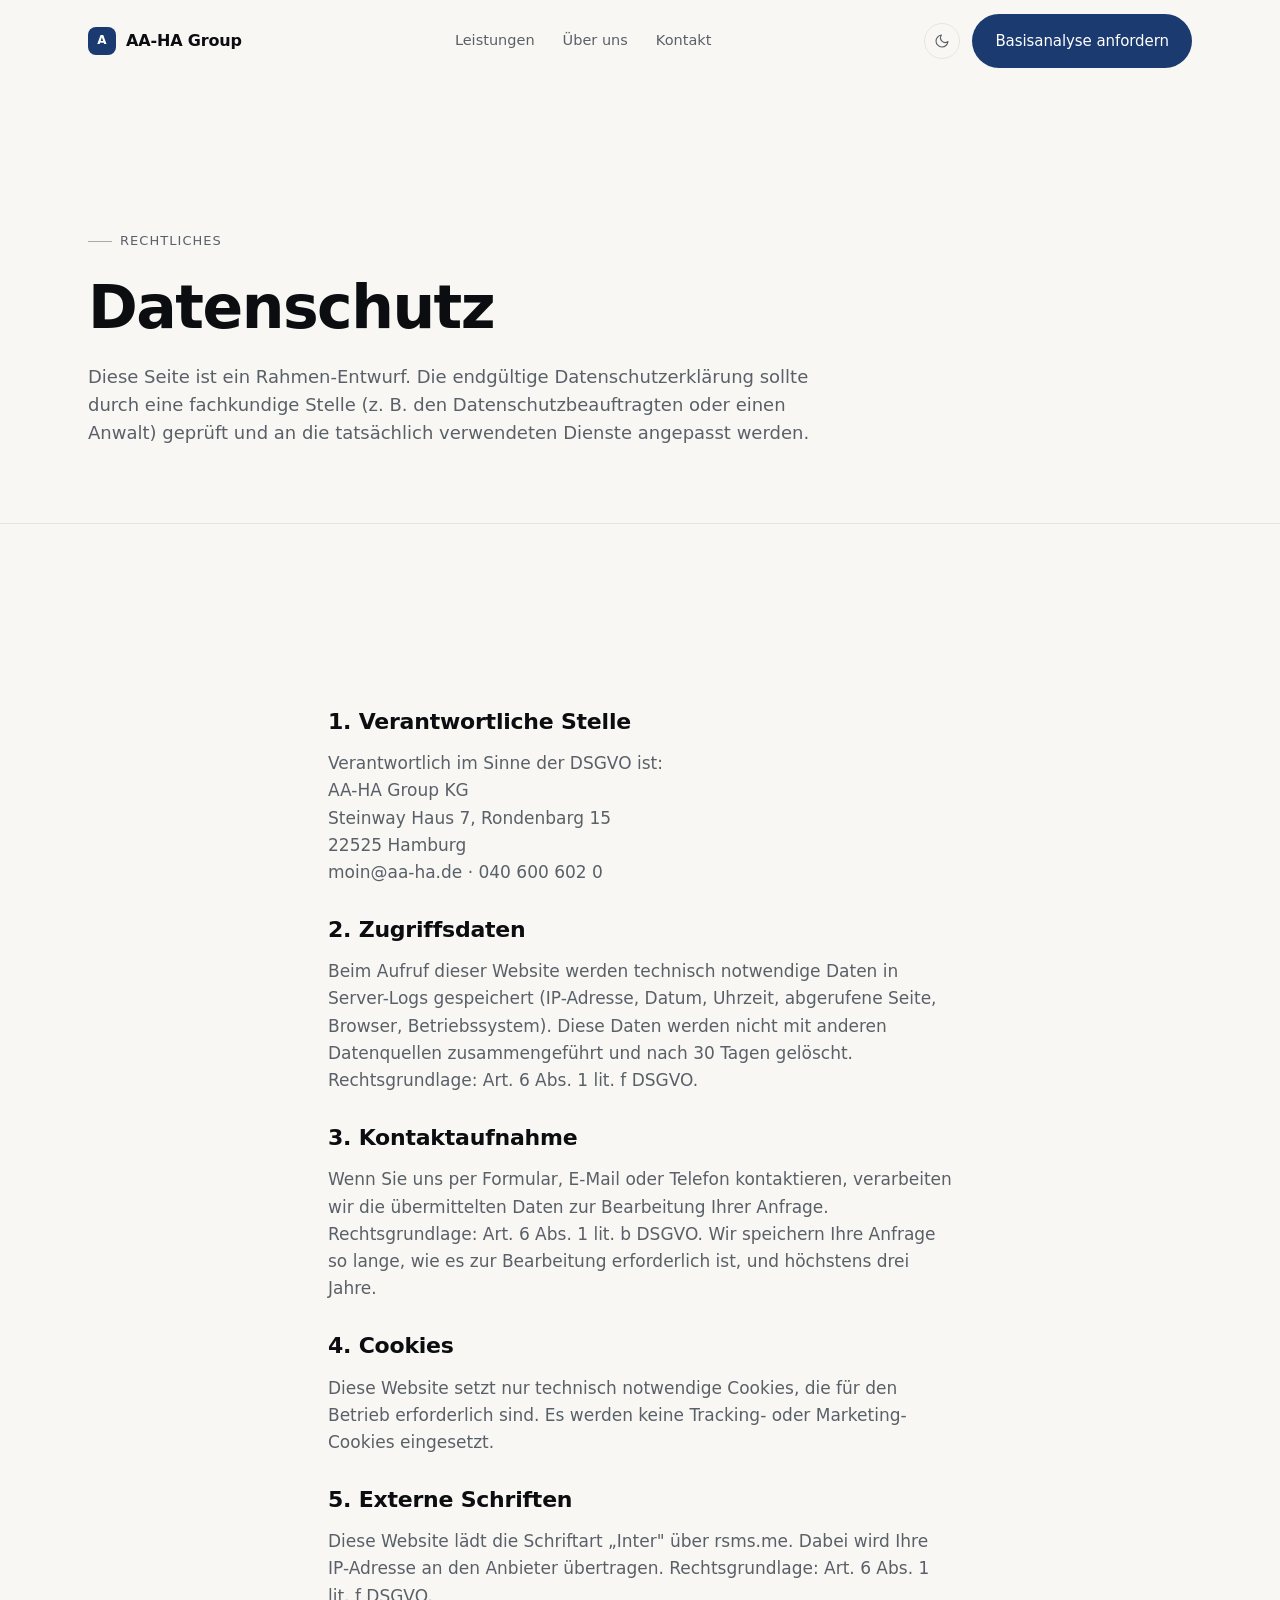
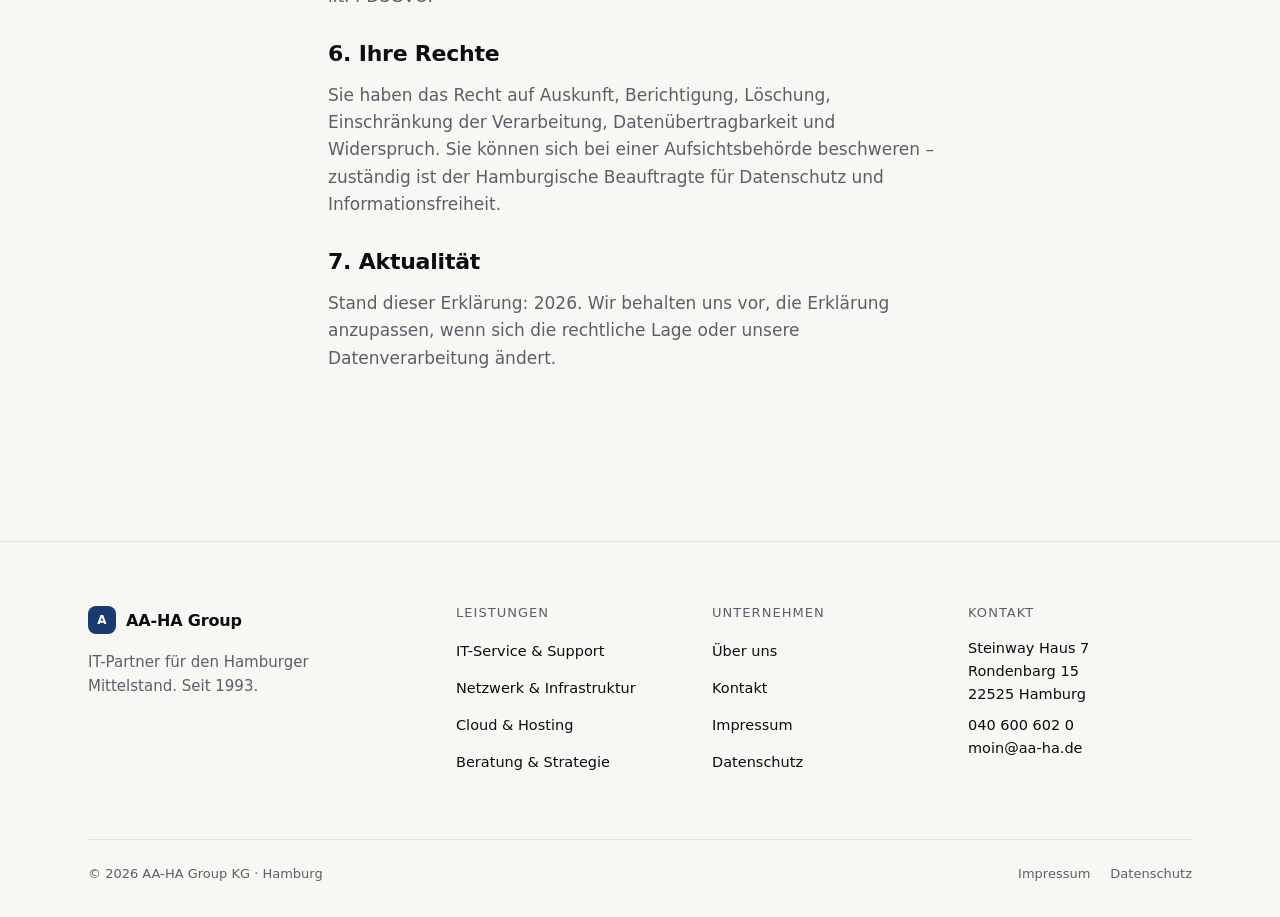
==== datenschutz.html @ fcab7df5 "Initial commit: AA-HA Group Website - 6 statische Seiten: Start, Leistungen, Über uns, Kontakt, Impr" ====
<!DOCTYPE html>
<html lang="de">
<head>
<meta charset="UTF-8" />
<meta name="viewport" content="width=device-width, initial-scale=1, viewport-fit=cover" />
<title>Datenschutz – AA-HA Group</title>
<meta name="description" content="Datenschutzerklärung der AA-HA Group KG nach DSGVO." />
<meta name="robots" content="noindex, follow" />
<link rel="icon" type="image/svg+xml" href="data:image/svg+xml,%3Csvg xmlns='http://www.w3.org/2000/svg' viewBox='0 0 100 100'%3E%3Crect width='100' height='100' rx='22' fill='%231B3A6F'/%3E%3Ctext x='50' y='66' text-anchor='middle' font-family='Inter,system-ui' font-size='44' font-weight='700' fill='white' letter-spacing='-2'%3EA%3C/text%3E%3C/svg%3E" />
<link rel="preconnect" href="https://rsms.me/" />
<link rel="stylesheet" href="https://rsms.me/inter/inter.css" />
<link rel="stylesheet" href="assets/style.css" />
<script>
  (function () {
    try {
      var t = localStorage.getItem('aa-ha-theme');
      var d = window.matchMedia('(prefers-color-scheme: dark)').matches;
      if (t === 'dark' || (!t && d)) document.documentElement.setAttribute('data-theme', 'dark');
    } catch (e) {}
  })();
</script>
</head>
<body>

<header class="site-header">
  <div class="nav">
    <a href="index.html" class="brand"><span class="brand-mark">A</span><span>AA-HA Group</span></a>
    <nav class="nav-links" aria-label="Hauptnavigation">
      <a href="leistungen.html" data-nav>Leistungen</a>
      <a href="ueber-uns.html" data-nav>Über uns</a>
      <a href="kontakt.html" data-nav>Kontakt</a>
    </nav>
    <div class="nav-actions">
      <button class="theme-toggle" data-theme-toggle aria-label="Erscheinungsbild umschalten">
        <svg class="icon-moon" viewBox="0 0 24 24" fill="none" stroke="currentColor" stroke-width="1.7" stroke-linecap="round" stroke-linejoin="round" aria-hidden="true"><path d="M21 12.79A9 9 0 1 1 11.21 3 7 7 0 0 0 21 12.79z"/></svg>
        <svg class="icon-sun" viewBox="0 0 24 24" fill="none" stroke="currentColor" stroke-width="1.7" stroke-linecap="round" stroke-linejoin="round" aria-hidden="true"><circle cx="12" cy="12" r="4"/><path d="M12 2v2M12 20v2M4.93 4.93l1.41 1.41M17.66 17.66l1.41 1.41M2 12h2M20 12h2M4.93 19.07l1.41-1.41M17.66 6.34l1.41-1.41"/></svg>
      </button>
      <a href="kontakt.html" class="btn btn--primary">Basisanalyse anfordern</a>
      <button class="menu-toggle" data-menu-open aria-label="Menü öffnen">
        <svg viewBox="0 0 24 24" width="18" height="18" fill="none" stroke="currentColor" stroke-width="1.8" stroke-linecap="round" aria-hidden="true"><path d="M4 7h16M4 12h16M4 17h16"/></svg>
      </button>
    </div>
  </div>
</header>

<div class="mobile-menu" data-mobile-menu>
  <div class="mobile-menu-header">
    <a href="index.html" class="brand"><span class="brand-mark">A</span><span>AA-HA Group</span></a>
    <button class="theme-toggle" data-menu-close aria-label="Menü schließen">
      <svg viewBox="0 0 24 24" width="16" height="16" fill="none" stroke="currentColor" stroke-width="1.8" stroke-linecap="round" aria-hidden="true"><path d="M6 6l12 12M18 6L6 18"/></svg>
    </button>
  </div>
  <nav>
    <a href="leistungen.html">Leistungen</a>
    <a href="ueber-uns.html">Über uns</a>
    <a href="kontakt.html">Kontakt</a>
  </nav>
  <a href="kontakt.html" class="btn btn--primary">Basisanalyse anfordern</a>
</div>

<main>

<section class="page-hero">
  <div class="container">
    <p class="eyebrow">Rechtliches</p>
    <h1>Datenschutz</h1>
    <p class="lead">Diese Seite ist ein Rahmen-Entwurf. Die endgültige Datenschutzerklärung sollte durch eine fachkundige Stelle (z. B. den Datenschutzbeauftragten oder einen Anwalt) geprüft und an die tatsächlich verwendeten Dienste angepasst werden.</p>
  </div>
</section>

<section class="section">
  <div class="container" style="max-width: 720px;">
    <div class="about-rich">

      <h3>1. Verantwortliche Stelle</h3>
      <p>Verantwortlich im Sinne der DSGVO ist:<br/>AA-HA Group KG<br/>Steinway Haus 7, Rondenbarg 15<br/>22525 Hamburg<br/>moin@aa-ha.de · 040 600 602 0</p>

      <h3>2. Zugriffsdaten</h3>
      <p>Beim Aufruf dieser Website werden technisch notwendige Daten in Server-Logs gespeichert (IP-Adresse, Datum, Uhrzeit, abgerufene Seite, Browser, Betriebssystem). Diese Daten werden nicht mit anderen Datenquellen zusammengeführt und nach 30 Tagen gelöscht. Rechtsgrundlage: Art. 6 Abs. 1 lit. f DSGVO.</p>

      <h3>3. Kontaktaufnahme</h3>
      <p>Wenn Sie uns per Formular, E-Mail oder Telefon kontaktieren, verarbeiten wir die übermittelten Daten zur Bearbeitung Ihrer Anfrage. Rechtsgrundlage: Art. 6 Abs. 1 lit. b DSGVO. Wir speichern Ihre Anfrage so lange, wie es zur Bearbeitung erforderlich ist, und höchstens drei Jahre.</p>

      <h3>4. Cookies</h3>
      <p>Diese Website setzt nur technisch notwendige Cookies, die für den Betrieb erforderlich sind. Es werden keine Tracking- oder Marketing-Cookies eingesetzt.</p>

      <h3>5. Externe Schriften</h3>
      <p>Diese Website lädt die Schriftart „Inter" über rsms.me. Dabei wird Ihre IP-Adresse an den Anbieter übertragen. Rechtsgrundlage: Art. 6 Abs. 1 lit. f DSGVO.</p>

      <h3>6. Ihre Rechte</h3>
      <p>Sie haben das Recht auf Auskunft, Berichtigung, Löschung, Einschränkung der Verarbeitung, Datenübertragbarkeit und Widerspruch. Sie können sich bei einer Aufsichtsbehörde beschweren – zuständig ist der Hamburgische Beauftragte für Datenschutz und Informationsfreiheit.</p>

      <h3>7. Aktualität</h3>
      <p>Stand dieser Erklärung: 2026. Wir behalten uns vor, die Erklärung anzupassen, wenn sich die rechtliche Lage oder unsere Datenverarbeitung ändert.</p>
    </div>
  </div>
</section>

</main>

<footer class="site-footer">
  <div class="container">
    <div class="footer-grid">
      <div class="footer-brand">
        <a href="index.html" class="brand"><span class="brand-mark">A</span><span>AA-HA Group</span></a>
        <p>IT-Partner für den Hamburger Mittelstand. Seit 1993.</p>
      </div>
      <div class="footer-col">
        <h4>Leistungen</h4>
        <ul>
          <li><a href="leistungen.html#service-1">IT-Service &amp; Support</a></li>
          <li><a href="leistungen.html#service-2">Netzwerk &amp; Infrastruktur</a></li>
          <li><a href="leistungen.html#service-3">Cloud &amp; Hosting</a></li>
          <li><a href="leistungen.html#service-4">Beratung &amp; Strategie</a></li>
        </ul>
      </div>
      <div class="footer-col">
        <h4>Unternehmen</h4>
        <ul>
          <li><a href="ueber-uns.html">Über uns</a></li>
          <li><a href="kontakt.html">Kontakt</a></li>
          <li><a href="impressum.html">Impressum</a></li>
          <li><a href="datenschutz.html">Datenschutz</a></li>
        </ul>
      </div>
      <div class="footer-col">
        <h4>Kontakt</h4>
        <p>Steinway Haus 7<br/>Rondenbarg 15<br/>22525 Hamburg</p>
        <p><a href="tel:+494060060200">040 600 602 0</a><br/><a href="mailto:moin@aa-ha.de">moin@aa-ha.de</a></p>
      </div>
    </div>
    <div class="footer-meta">
      <span>© <span data-year>2026</span> AA-HA Group KG · Hamburg</span>
      <div class="footer-legal">
        <a href="impressum.html">Impressum</a>
        <a href="datenschutz.html">Datenschutz</a>
      </div>
    </div>
  </div>
</footer>

<script src="assets/main.js" defer></script>
</body>
</html>
---- assets/style.css ----
/* =========================================================
   AA-HA Group – Design System
   Premium B2B · Hamburg · IT seit 1993
   ========================================================= */

/* ---------- Tokens ---------- */
:root {
  --bg: #F8F7F4;
  --surface: #FFFFFF;
  --surface-2: #F1EFEA;
  --text: #0B0D10;
  --text-muted: #5A6068;
  --text-subtle: #8A8E94;
  --border: #E6E4DE;
  --border-strong: #D4D1C9;
  --accent: #1B3A6F;
  --accent-hover: #142A50;
  --accent-soft: rgba(27, 58, 111, 0.08);
  --success: #2F7D5B;

  --radius-sm: 6px;
  --radius-md: 10px;
  --radius-lg: 16px;
  --radius-pill: 999px;

  --shadow-sm: 0 1px 2px rgba(11, 13, 16, 0.04);
  --shadow-md: 0 8px 32px rgba(11, 13, 16, 0.06);
  --shadow-lg: 0 24px 64px rgba(11, 13, 16, 0.10);

  --max-w: 1200px;
  --gutter: clamp(20px, 4vw, 48px);
  --section-y: clamp(96px, 12vw, 160px);

  --ease: cubic-bezier(0.22, 0.61, 0.36, 1);
  --dur-fast: 160ms;
  --dur: 240ms;
  --dur-slow: 600ms;

  --font-sans: 'Inter', -apple-system, BlinkMacSystemFont, 'SF Pro Text', 'Helvetica Neue', system-ui, sans-serif;

  color-scheme: light;
}

[data-theme="dark"] {
  --bg: #0B0D10;
  --surface: #14171C;
  --surface-2: #1A1E24;
  --text: #F2F1ED;
  --text-muted: #A8ACB2;
  --text-subtle: #6A6E74;
  --border: #232830;
  --border-strong: #2D333D;
  --accent: #7AA5FF;
  --accent-hover: #A5C2FF;
  --accent-soft: rgba(122, 165, 255, 0.10);

  --shadow-sm: 0 1px 2px rgba(0, 0, 0, 0.4);
  --shadow-md: 0 8px 32px rgba(0, 0, 0, 0.5);
  --shadow-lg: 0 24px 64px rgba(0, 0, 0, 0.6);

  color-scheme: dark;
}

/* ---------- Reset ---------- */
*, *::before, *::after { box-sizing: border-box; }
* { margin: 0; padding: 0; }
html { -webkit-text-size-adjust: 100%; tab-size: 4; scroll-behavior: smooth; }
body {
  font-family: var(--font-sans);
  font-size: 17px;
  line-height: 1.6;
  color: var(--text);
  background: var(--bg);
  -webkit-font-smoothing: antialiased;
  -moz-osx-font-smoothing: grayscale;
  font-feature-settings: 'cv11', 'ss01', 'ss03';
  text-rendering: optimizeLegibility;
  transition: background var(--dur) var(--ease), color var(--dur) var(--ease);
}
img, svg, video { display: block; max-width: 100%; height: auto; }
a { color: inherit; text-decoration: none; }
button { font: inherit; cursor: pointer; background: none; border: 0; color: inherit; }
input, textarea, select { font: inherit; color: inherit; }
ul, ol { list-style: none; }
h1, h2, h3, h4, h5 { font-weight: 600; letter-spacing: -0.02em; line-height: 1.1; color: var(--text); }
h3, h4, h5 { letter-spacing: -0.01em; }
::selection { background: var(--accent); color: #fff; }

/* ---------- Layout ---------- */
.container {
  width: 100%;
  max-width: var(--max-w);
  margin: 0 auto;
  padding-inline: var(--gutter);
}
.section { padding-block: var(--section-y); position: relative; }
.section--tight { padding-block: clamp(64px, 8vw, 96px); }

/* ---------- Typography utilities ---------- */
.eyebrow {
  display: inline-flex;
  align-items: center;
  gap: 8px;
  font-size: 13px;
  font-weight: 500;
  letter-spacing: 0.08em;
  text-transform: uppercase;
  color: var(--text-muted);
}
.eyebrow::before {
  content: '';
  width: 24px;
  height: 1px;
  background: currentColor;
  opacity: 0.5;
}

h1.display {
  font-size: clamp(40px, 6vw, 76px);
  line-height: 1.04;
  letter-spacing: -0.03em;
  font-weight: 600;
  max-width: 18ch;
}
h2.section-title {
  font-size: clamp(30px, 4vw, 48px);
  line-height: 1.08;
  letter-spacing: -0.025em;
  max-width: 22ch;
}
h3.card-title {
  font-size: clamp(20px, 2vw, 24px);
  line-height: 1.25;
  letter-spacing: -0.01em;
  font-weight: 600;
}

.lead {
  font-size: clamp(18px, 1.4vw, 21px);
  line-height: 1.55;
  color: var(--text-muted);
  max-width: 56ch;
}

.muted { color: var(--text-muted); }
.subtle { color: var(--text-subtle); }

/* ---------- Buttons ---------- */
.btn {
  display: inline-flex;
  align-items: center;
  gap: 8px;
  padding: 14px 22px;
  border-radius: var(--radius-pill);
  font-weight: 500;
  font-size: 15px;
  letter-spacing: -0.005em;
  transition: background var(--dur) var(--ease), color var(--dur) var(--ease), border-color var(--dur) var(--ease), transform var(--dur) var(--ease), box-shadow var(--dur) var(--ease);
  white-space: nowrap;
  border: 1px solid transparent;
  user-select: none;
}
.btn--primary {
  background: var(--accent);
  color: #fff;
}
.btn--primary:hover {
  background: var(--accent-hover);
  transform: translateY(-1px);
  box-shadow: var(--shadow-md);
}
.btn--ghost {
  border-color: var(--border-strong);
  color: var(--text);
}
.btn--ghost:hover {
  background: var(--surface);
  border-color: var(--text);
}
.btn--text {
  padding: 8px 0;
  color: var(--text);
  border-radius: 0;
}
.btn--text:hover { color: var(--accent); }
.btn .arrow { transition: transform var(--dur) var(--ease); }
.btn:hover .arrow { transform: translateX(3px); }

/* ---------- Header ---------- */
.site-header {
  position: sticky;
  top: 0;
  z-index: 50;
  display: flex;
  align-items: center;
  justify-content: center;
  padding-block: 14px;
  background: transparent;
  transition: background var(--dur) var(--ease), border-color var(--dur) var(--ease), backdrop-filter var(--dur) var(--ease);
  border-bottom: 1px solid transparent;
}
.site-header.is-scrolled {
  background: color-mix(in srgb, var(--bg) 80%, transparent);
  -webkit-backdrop-filter: saturate(180%) blur(20px);
  backdrop-filter: saturate(180%) blur(20px);
  border-bottom-color: var(--border);
}
.nav {
  width: 100%;
  max-width: var(--max-w);
  margin: 0 auto;
  padding-inline: var(--gutter);
  display: flex;
  align-items: center;
  justify-content: space-between;
  gap: 32px;
}
.brand {
  display: inline-flex;
  align-items: center;
  gap: 10px;
  font-weight: 600;
  font-size: 16px;
  letter-spacing: -0.01em;
  color: var(--text);
}
.brand-mark {
  width: 28px;
  height: 28px;
  border-radius: 8px;
  background: var(--accent);
  position: relative;
  display: inline-flex;
  align-items: center;
  justify-content: center;
  color: #fff;
  font-size: 12px;
  font-weight: 700;
  letter-spacing: 0;
}
.nav-links {
  display: flex;
  align-items: center;
  gap: 28px;
}
.nav-links a {
  font-size: 14.5px;
  color: var(--text-muted);
  font-weight: 500;
  transition: color var(--dur-fast) var(--ease);
}
.nav-links a:hover, .nav-links a.is-active { color: var(--text); }
.nav-actions { display: flex; align-items: center; gap: 12px; }
.theme-toggle {
  width: 36px;
  height: 36px;
  border-radius: 50%;
  border: 1px solid var(--border);
  display: inline-flex;
  align-items: center;
  justify-content: center;
  color: var(--text-muted);
  transition: color var(--dur-fast) var(--ease), border-color var(--dur-fast) var(--ease);
}
.theme-toggle:hover { color: var(--text); border-color: var(--border-strong); }
.theme-toggle svg { width: 16px; height: 16px; }
.theme-toggle .icon-sun { display: none; }
[data-theme="dark"] .theme-toggle .icon-sun { display: block; }
[data-theme="dark"] .theme-toggle .icon-moon { display: none; }

.menu-toggle {
  display: none;
  width: 36px; height: 36px;
  border-radius: 50%;
  border: 1px solid var(--border);
  align-items: center;
  justify-content: center;
}

/* ---------- Hero ---------- */
.hero {
  padding-block: clamp(80px, 10vw, 140px) clamp(64px, 8vw, 120px);
  position: relative;
  overflow: hidden;
}
.hero-grid {
  display: grid;
  gap: 32px;
}
.hero-eyebrow { margin-bottom: 24px; }
.hero h1 { margin-bottom: 24px; }
.hero .lead { margin-bottom: 40px; }
.hero-actions { display: flex; flex-wrap: wrap; gap: 12px; }

.hero-meta {
  margin-top: clamp(64px, 8vw, 120px);
  padding-top: 32px;
  border-top: 1px solid var(--border);
  display: grid;
  grid-template-columns: repeat(4, 1fr);
  gap: 32px;
}
.hero-meta-item dt {
  font-size: 13px;
  color: var(--text-muted);
  margin-bottom: 6px;
  letter-spacing: 0.02em;
}
.hero-meta-item dd {
  font-size: clamp(20px, 2.4vw, 28px);
  font-weight: 600;
  letter-spacing: -0.02em;
}

/* Subtle background ornament */
.hero::before {
  content: '';
  position: absolute;
  top: -20%;
  right: -10%;
  width: 60%;
  height: 80%;
  background: radial-gradient(closest-side, var(--accent-soft), transparent 70%);
  pointer-events: none;
  z-index: 0;
}
.hero > .container { position: relative; z-index: 1; }

/* ---------- Trust bar ---------- */
.trust { padding-block: clamp(48px, 6vw, 80px); border-top: 1px solid var(--border); border-bottom: 1px solid var(--border); }
.trust-label {
  text-align: center;
  font-size: 13px;
  letter-spacing: 0.08em;
  text-transform: uppercase;
  color: var(--text-muted);
  margin-bottom: 28px;
}
.trust-list {
  display: flex;
  flex-wrap: wrap;
  justify-content: center;
  align-items: center;
  gap: clamp(28px, 5vw, 64px);
  color: var(--text-subtle);
}
.trust-list span {
  font-size: clamp(15px, 1.4vw, 18px);
  font-weight: 600;
  letter-spacing: 0.02em;
  opacity: 0.8;
  transition: opacity var(--dur) var(--ease), color var(--dur) var(--ease);
}
.trust-list span:hover { opacity: 1; color: var(--text); }

/* ---------- Section header ---------- */
.section-header {
  display: grid;
  grid-template-columns: 1fr;
  gap: 16px;
  margin-bottom: clamp(48px, 6vw, 72px);
}
.section-header .eyebrow { margin-bottom: 4px; }
.section-header .lead { margin-top: 8px; }
@media (min-width: 768px) {
  .section-header.section-header--split {
    grid-template-columns: 1.2fr 1fr;
    align-items: end;
    gap: 48px;
  }
  .section-header--split .lead { margin-top: 0; justify-self: start; }
}

/* ---------- Service grid ---------- */
.services-grid {
  display: grid;
  grid-template-columns: 1fr;
  gap: 1px;
  background: var(--border);
  border: 1px solid var(--border);
  border-radius: var(--radius-lg);
  overflow: hidden;
}
@media (min-width: 768px) {
  .services-grid { grid-template-columns: 1fr 1fr; }
}
.service {
  background: var(--bg);
  padding: clamp(28px, 3vw, 40px);
  display: flex;
  flex-direction: column;
  gap: 16px;
  transition: background var(--dur) var(--ease);
}
.service:hover { background: var(--surface); }
.service-num {
  font-size: 13px;
  letter-spacing: 0.06em;
  color: var(--text-subtle);
  font-variant-numeric: tabular-nums;
}
.service-title {
  font-size: clamp(20px, 2vw, 24px);
  font-weight: 600;
  letter-spacing: -0.01em;
}
.service-text {
  color: var(--text-muted);
  max-width: 48ch;
}
.service-list {
  margin-top: 4px;
  display: flex;
  flex-direction: column;
  gap: 8px;
}
.service-list li {
  font-size: 14.5px;
  color: var(--text-muted);
  display: flex;
  gap: 10px;
  align-items: flex-start;
}
.service-list li::before {
  content: '';
  width: 6px; height: 6px;
  margin-top: 9px;
  border-radius: 50%;
  background: var(--accent);
  flex-shrink: 0;
}

/* ---------- Process / approach ---------- */
.approach-grid {
  display: grid;
  grid-template-columns: 1fr;
  gap: 24px;
}
@media (min-width: 768px) {
  .approach-grid { grid-template-columns: repeat(3, 1fr); gap: 32px; }
}
.step {
  padding: clamp(24px, 2.5vw, 32px);
  background: var(--surface);
  border: 1px solid var(--border);
  border-radius: var(--radius-lg);
  display: flex;
  flex-direction: column;
  gap: 14px;
  position: relative;
  transition: border-color var(--dur) var(--ease), transform var(--dur) var(--ease);
}
.step:hover { border-color: var(--border-strong); transform: translateY(-2px); }
.step-num {
  font-size: 13px;
  letter-spacing: 0.08em;
  color: var(--accent);
  font-weight: 600;
  font-variant-numeric: tabular-nums;
}
.step-title { font-size: 20px; font-weight: 600; letter-spacing: -0.01em; }
.step-text { color: var(--text-muted); font-size: 15.5px; line-height: 1.6; }

/* ---------- Numbers ---------- */
.numbers {
  display: grid;
  grid-template-columns: repeat(2, 1fr);
  gap: 1px;
  background: var(--border);
  border-block: 1px solid var(--border);
}
@media (min-width: 768px) {
  .numbers { grid-template-columns: repeat(4, 1fr); }
}
.number {
  background: var(--bg);
  padding: clamp(28px, 3vw, 40px);
  display: flex;
  flex-direction: column;
  gap: 6px;
}
.number dt {
  font-size: 13px;
  color: var(--text-muted);
  letter-spacing: 0.02em;
  order: 2;
}
.number dd {
  font-size: clamp(36px, 5vw, 56px);
  font-weight: 600;
  letter-spacing: -0.03em;
  line-height: 1;
  font-variant-numeric: tabular-nums;
  order: 1;
}

/* ---------- About strip ---------- */
.about-strip {
  display: grid;
  grid-template-columns: 1fr;
  gap: clamp(32px, 4vw, 64px);
  align-items: center;
}
@media (min-width: 900px) {
  .about-strip { grid-template-columns: 1.1fr 1fr; }
}
.about-text h2 { margin-bottom: 24px; }
.about-text p { color: var(--text-muted); margin-bottom: 16px; max-width: 56ch; }
.about-quote {
  margin-top: 32px;
  padding-top: 24px;
  border-top: 1px solid var(--border);
}
.about-quote p {
  font-size: clamp(18px, 1.6vw, 21px);
  color: var(--text);
  font-style: italic;
  letter-spacing: -0.005em;
  line-height: 1.5;
  margin-bottom: 16px;
  max-width: 50ch;
}
.about-quote cite {
  font-style: normal;
  font-size: 14px;
  color: var(--text-muted);
}

.about-visual {
  position: relative;
  aspect-ratio: 4 / 5;
  border-radius: var(--radius-lg);
  overflow: hidden;
  background:
    linear-gradient(135deg, rgba(27,58,111,0.08), rgba(27,58,111,0)),
    var(--surface-2);
  border: 1px solid var(--border);
}
.about-visual::after {
  content: '';
  position: absolute; inset: 0;
  background:
    repeating-linear-gradient(135deg, transparent 0 28px, rgba(11,13,16,0.025) 28px 29px);
  pointer-events: none;
}
.about-visual-inner {
  position: absolute;
  inset: auto 24px 24px 24px;
  display: flex;
  flex-direction: column;
  gap: 4px;
  background: var(--bg);
  padding: 18px 22px;
  border-radius: var(--radius-md);
  border: 1px solid var(--border);
}
.about-visual-inner .label {
  font-size: 12px;
  letter-spacing: 0.08em;
  text-transform: uppercase;
  color: var(--text-muted);
}
.about-visual-inner .value {
  font-size: 17px;
  font-weight: 600;
}

/* ---------- Industries ---------- */
.industries {
  display: grid;
  grid-template-columns: repeat(2, 1fr);
  gap: 0;
  border-top: 1px solid var(--border);
}
@media (min-width: 700px) { .industries { grid-template-columns: repeat(3, 1fr); } }
@media (min-width: 1000px) { .industries { grid-template-columns: repeat(4, 1fr); } }
.industry {
  padding: 20px 4px;
  border-bottom: 1px solid var(--border);
  font-size: 16px;
  font-weight: 500;
  letter-spacing: -0.005em;
  display: flex;
  align-items: center;
  gap: 12px;
  color: var(--text);
}
.industry::before {
  content: '';
  width: 6px; height: 6px;
  background: var(--accent);
  border-radius: 50%;
  flex-shrink: 0;
  opacity: 0.7;
}

/* ---------- CTA block ---------- */
.cta {
  background: var(--text);
  color: #F2F1ED;
  border-radius: clamp(16px, 2vw, 24px);
  padding: clamp(48px, 6vw, 80px);
  display: grid;
  gap: 24px;
  position: relative;
  overflow: hidden;
}
[data-theme="dark"] .cta { background: var(--surface); border: 1px solid var(--border); }
.cta::before {
  content: '';
  position: absolute;
  inset: -40% -10% auto auto;
  width: 60%;
  aspect-ratio: 1;
  background: radial-gradient(closest-side, rgba(122,165,255,0.15), transparent 70%);
  pointer-events: none;
}
.cta h2 {
  color: inherit;
  font-size: clamp(28px, 3.5vw, 44px);
  letter-spacing: -0.025em;
  max-width: 22ch;
}
.cta p { color: rgba(242, 241, 237, 0.7); max-width: 50ch; }
.cta-actions { display: flex; flex-wrap: wrap; gap: 12px; align-items: center; }
.cta .btn--primary { background: #fff; color: var(--text); }
.cta .btn--primary:hover { background: #F2F1ED; }
.cta .btn--ghost { color: #F2F1ED; border-color: rgba(242,241,237,0.25); }
.cta .btn--ghost:hover { background: rgba(255,255,255,0.06); border-color: rgba(242,241,237,0.5); }
.cta .phone {
  font-size: 15px;
  color: rgba(242, 241, 237, 0.7);
}
.cta .phone strong { color: #fff; font-weight: 500; }

/* ---------- Footer ---------- */
.site-footer {
  border-top: 1px solid var(--border);
  padding-block: 64px 32px;
  background: var(--bg);
}
.footer-grid {
  display: grid;
  gap: 48px;
  grid-template-columns: 1fr;
}
@media (min-width: 768px) {
  .footer-grid { grid-template-columns: 1.5fr 1fr 1fr 1fr; gap: 32px; }
}
.footer-brand { max-width: 32ch; color: var(--text-muted); font-size: 15px; }
.footer-brand .brand { margin-bottom: 16px; }
.footer-col h4 {
  font-size: 13px;
  text-transform: uppercase;
  letter-spacing: 0.08em;
  color: var(--text-muted);
  font-weight: 500;
  margin-bottom: 16px;
}
.footer-col ul { display: flex; flex-direction: column; gap: 10px; }
.footer-col a {
  font-size: 14.5px;
  color: var(--text);
  transition: color var(--dur-fast) var(--ease);
}
.footer-col a:hover { color: var(--accent); }
.footer-col p { font-size: 14.5px; color: var(--text); }
.footer-col p + p { margin-top: 8px; }

.footer-meta {
  margin-top: 64px;
  padding-top: 24px;
  border-top: 1px solid var(--border);
  display: flex;
  flex-wrap: wrap;
  justify-content: space-between;
  gap: 16px;
  font-size: 13px;
  color: var(--text-muted);
}
.footer-legal { display: flex; gap: 20px; flex-wrap: wrap; }

/* ---------- Sub-page hero ---------- */
.page-hero {
  padding-block: clamp(96px, 12vw, 140px) clamp(48px, 6vw, 80px);
  border-bottom: 1px solid var(--border);
}
.page-hero .eyebrow { margin-bottom: 24px; }
.page-hero h1 {
  font-size: clamp(36px, 5vw, 60px);
  letter-spacing: -0.025em;
  line-height: 1.05;
  font-weight: 600;
  max-width: 18ch;
  margin-bottom: 24px;
}
.page-hero .lead { max-width: 64ch; }

/* ---------- Service detail (Leistungen page) ---------- */
.service-detail {
  display: grid;
  grid-template-columns: 1fr;
  gap: clamp(32px, 4vw, 64px);
  padding-block: clamp(64px, 8vw, 100px);
  border-bottom: 1px solid var(--border);
}
@media (min-width: 900px) {
  .service-detail { grid-template-columns: 1fr 1.4fr; }
}
.service-detail:last-of-type { border-bottom: 0; }
.service-detail .label {
  font-size: 13px;
  letter-spacing: 0.08em;
  text-transform: uppercase;
  color: var(--text-muted);
}
.service-detail h2 {
  font-size: clamp(28px, 3vw, 40px);
  letter-spacing: -0.02em;
  max-width: 14ch;
  margin-block: 12px;
}
.service-detail p { color: var(--text-muted); max-width: 52ch; }

.spec-list {
  display: grid;
  grid-template-columns: 1fr;
  gap: 0;
}
.spec-list dt {
  font-size: 13px;
  letter-spacing: 0.06em;
  text-transform: uppercase;
  color: var(--text-muted);
  padding-top: 20px;
  border-top: 1px solid var(--border);
  margin-bottom: 6px;
}
.spec-list dd {
  font-size: 17px;
  line-height: 1.55;
  color: var(--text);
  padding-bottom: 20px;
  max-width: 60ch;
}
.spec-list dt:first-child { padding-top: 0; border-top: 0; }

/* ---------- Über uns page ---------- */
.about-rich p { color: var(--text-muted); margin-bottom: 16px; max-width: 64ch; font-size: 17px; }
.about-rich h3 { margin-block: 32px 16px; font-size: 22px; }
.values {
  display: grid;
  grid-template-columns: 1fr;
  gap: 1px;
  background: var(--border);
  border: 1px solid var(--border);
  border-radius: var(--radius-lg);
  overflow: hidden;
  margin-top: 32px;
}
@media (min-width: 768px) { .values { grid-template-columns: repeat(3, 1fr); } }
.value {
  padding: 28px;
  background: var(--bg);
}
.value h4 { font-size: 17px; margin-bottom: 8px; font-weight: 600; }
.value p { font-size: 15px; color: var(--text-muted); margin: 0; }

.team-row {
  display: grid;
  grid-template-columns: 1fr;
  gap: clamp(24px, 3vw, 48px);
  padding: clamp(28px, 3vw, 40px);
  background: var(--surface);
  border: 1px solid var(--border);
  border-radius: var(--radius-lg);
  align-items: start;
}
@media (min-width: 700px) { .team-row { grid-template-columns: 200px 1fr; } }
.team-portrait {
  aspect-ratio: 1;
  border-radius: var(--radius-md);
  background:
    linear-gradient(135deg, var(--accent-soft), transparent),
    var(--surface-2);
  border: 1px solid var(--border);
  display: flex;
  align-items: center;
  justify-content: center;
  font-size: 48px;
  font-weight: 600;
  color: var(--accent);
  letter-spacing: -0.04em;
}
.team-info .role { font-size: 13px; color: var(--text-muted); letter-spacing: 0.04em; text-transform: uppercase; margin-bottom: 8px; }
.team-info h3 { font-size: 24px; margin-bottom: 12px; }
.team-info p { color: var(--text-muted); max-width: 56ch; }

/* ---------- Kontakt page ---------- */
.contact-grid {
  display: grid;
  grid-template-columns: 1fr;
  gap: clamp(32px, 4vw, 64px);
}
@media (min-width: 900px) {
  .contact-grid { grid-template-columns: 1.1fr 1fr; }
}
.contact-info dl { display: flex; flex-direction: column; gap: 28px; }
.contact-info dt {
  font-size: 13px;
  letter-spacing: 0.08em;
  text-transform: uppercase;
  color: var(--text-muted);
  margin-bottom: 6px;
}
.contact-info dd { font-size: 18px; font-weight: 500; }
.contact-info dd a { transition: color var(--dur-fast) var(--ease); }
.contact-info dd a:hover { color: var(--accent); }
.contact-info .small { font-size: 14px; color: var(--text-muted); font-weight: 400; margin-top: 4px; }

.contact-form {
  background: var(--surface);
  border: 1px solid var(--border);
  border-radius: var(--radius-lg);
  padding: clamp(28px, 3vw, 40px);
  display: flex;
  flex-direction: column;
  gap: 18px;
}
.field { display: flex; flex-direction: column; gap: 8px; }
.field label {
  font-size: 13px;
  letter-spacing: 0.04em;
  text-transform: uppercase;
  color: var(--text-muted);
  font-weight: 500;
}
.field input, .field textarea, .field select {
  padding: 14px 16px;
  border: 1px solid var(--border);
  border-radius: var(--radius-md);
  background: var(--bg);
  font-size: 15.5px;
  transition: border-color var(--dur-fast) var(--ease), background var(--dur-fast) var(--ease);
  font-family: inherit;
}
.field textarea { resize: vertical; min-height: 120px; }
.field input:focus, .field textarea:focus, .field select:focus {
  outline: none;
  border-color: var(--accent);
  background: var(--surface);
}
.field-row { display: grid; grid-template-columns: 1fr 1fr; gap: 16px; }
@media (max-width: 600px) { .field-row { grid-template-columns: 1fr; } }
.form-footer {
  display: flex;
  flex-wrap: wrap;
  justify-content: space-between;
  align-items: center;
  gap: 16px;
  margin-top: 8px;
}
.form-footer small { font-size: 13px; color: var(--text-muted); max-width: 32ch; }
.form-success {
  margin-top: 16px;
  padding: 16px;
  background: var(--accent-soft);
  border-radius: var(--radius-md);
  font-size: 15px;
  color: var(--accent);
  display: none;
}
.form-success.is-visible { display: block; }

/* ---------- Reveal animation ---------- */
[data-reveal] {
  opacity: 0;
  transform: translateY(12px);
  transition: opacity var(--dur-slow) var(--ease), transform var(--dur-slow) var(--ease);
}
[data-reveal].is-revealed { opacity: 1; transform: translateY(0); }
[data-reveal-delay="1"] { transition-delay: 80ms; }
[data-reveal-delay="2"] { transition-delay: 160ms; }
[data-reveal-delay="3"] { transition-delay: 240ms; }
[data-reveal-delay="4"] { transition-delay: 320ms; }

@media (prefers-reduced-motion: reduce) {
  [data-reveal] { opacity: 1; transform: none; transition: none; }
  *, *::before, *::after { animation-duration: 0.01ms !important; transition-duration: 0.01ms !important; }
  html { scroll-behavior: auto; }
}

/* ---------- Mobile nav ---------- */
@media (max-width: 768px) {
  .nav-links { display: none; }
  .menu-toggle { display: inline-flex; }
  .nav-actions .btn { display: none; }
  .hero-meta { grid-template-columns: repeat(2, 1fr); gap: 24px; }
}

.mobile-menu {
  position: fixed;
  inset: 0;
  background: var(--bg);
  z-index: 100;
  display: none;
  flex-direction: column;
  padding: 24px var(--gutter);
}
.mobile-menu.is-open { display: flex; }
.mobile-menu-header {
  display: flex;
  justify-content: space-between;
  align-items: center;
  padding-block: 14px;
  margin-bottom: 32px;
}
.mobile-menu nav {
  display: flex;
  flex-direction: column;
  gap: 4px;
}
.mobile-menu nav a {
  font-size: 28px;
  font-weight: 600;
  letter-spacing: -0.02em;
  padding-block: 12px;
  border-bottom: 1px solid var(--border);
  color: var(--text);
}
.mobile-menu .btn--primary { margin-top: 32px; align-self: flex-start; }

/* ---------- Print ---------- */
@media print {
  .site-header, .cta, .site-footer { display: none; }
  body { background: white; color: black; }
}
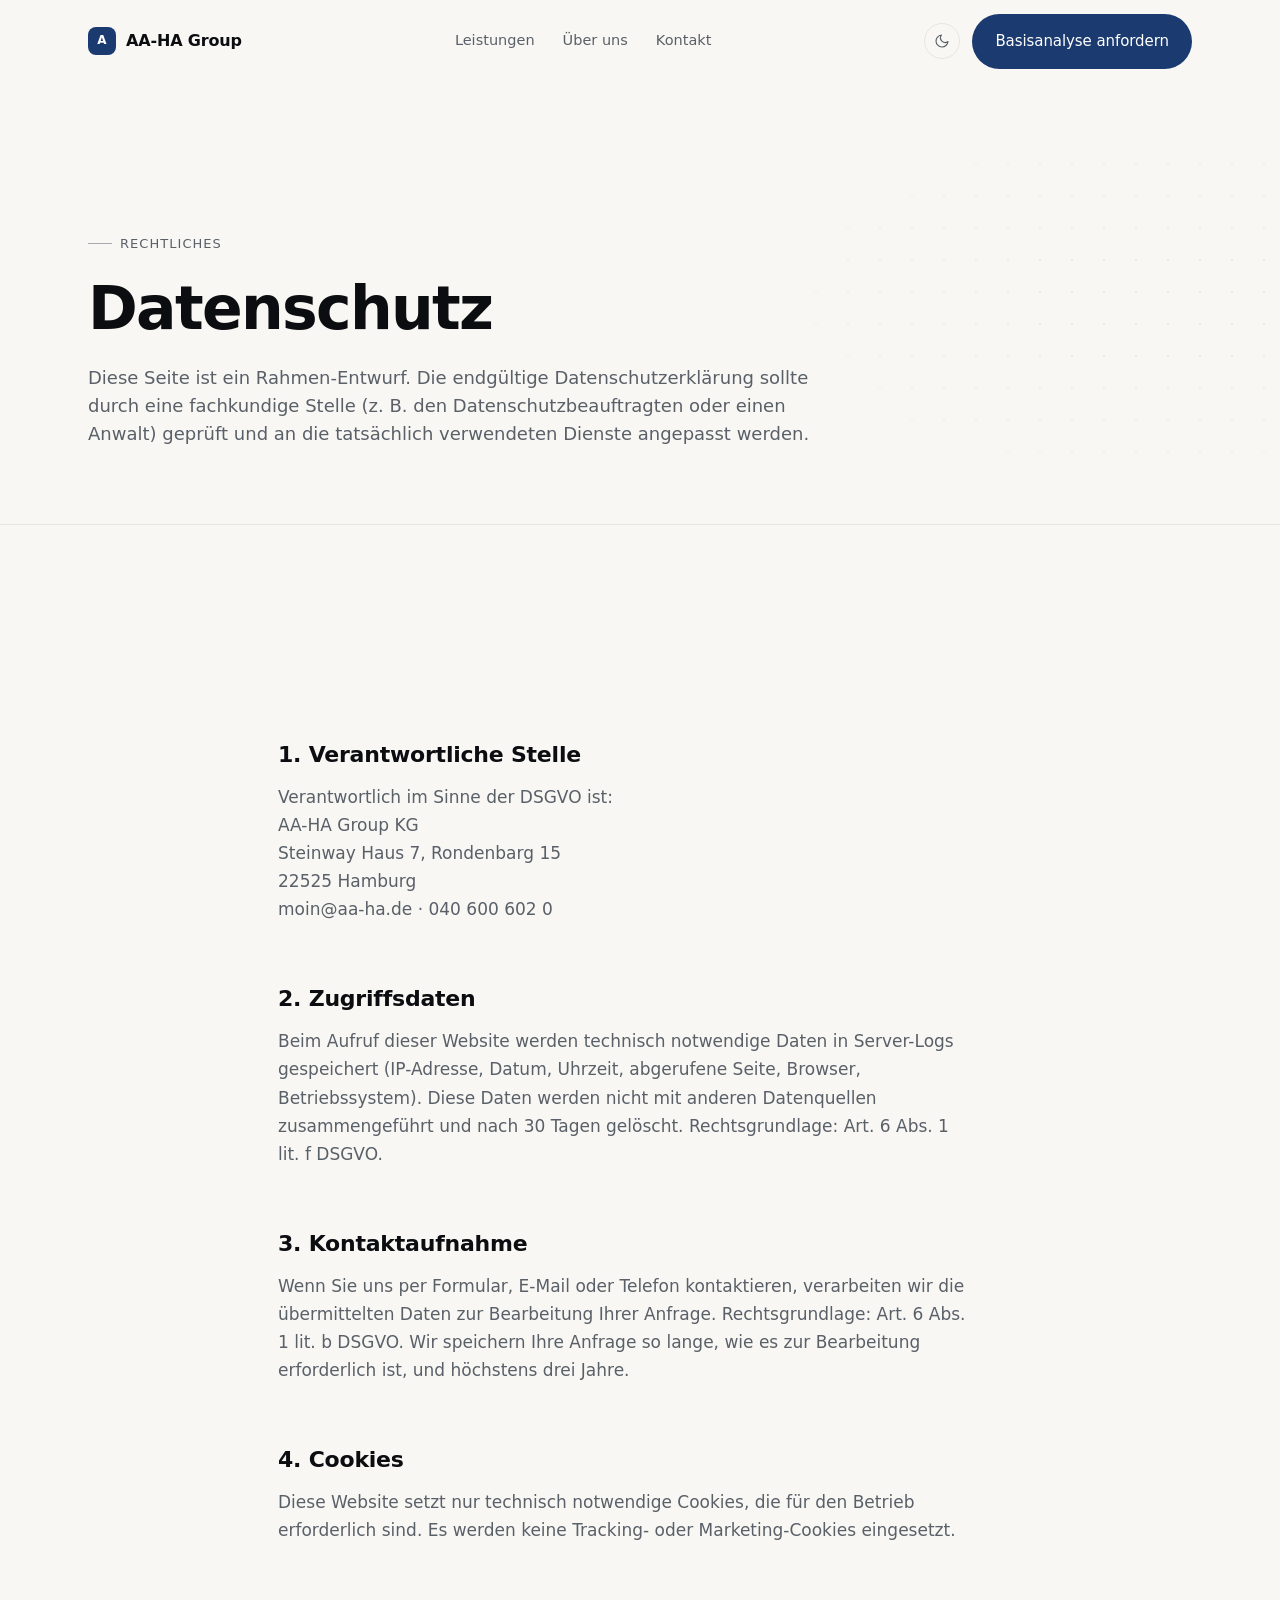
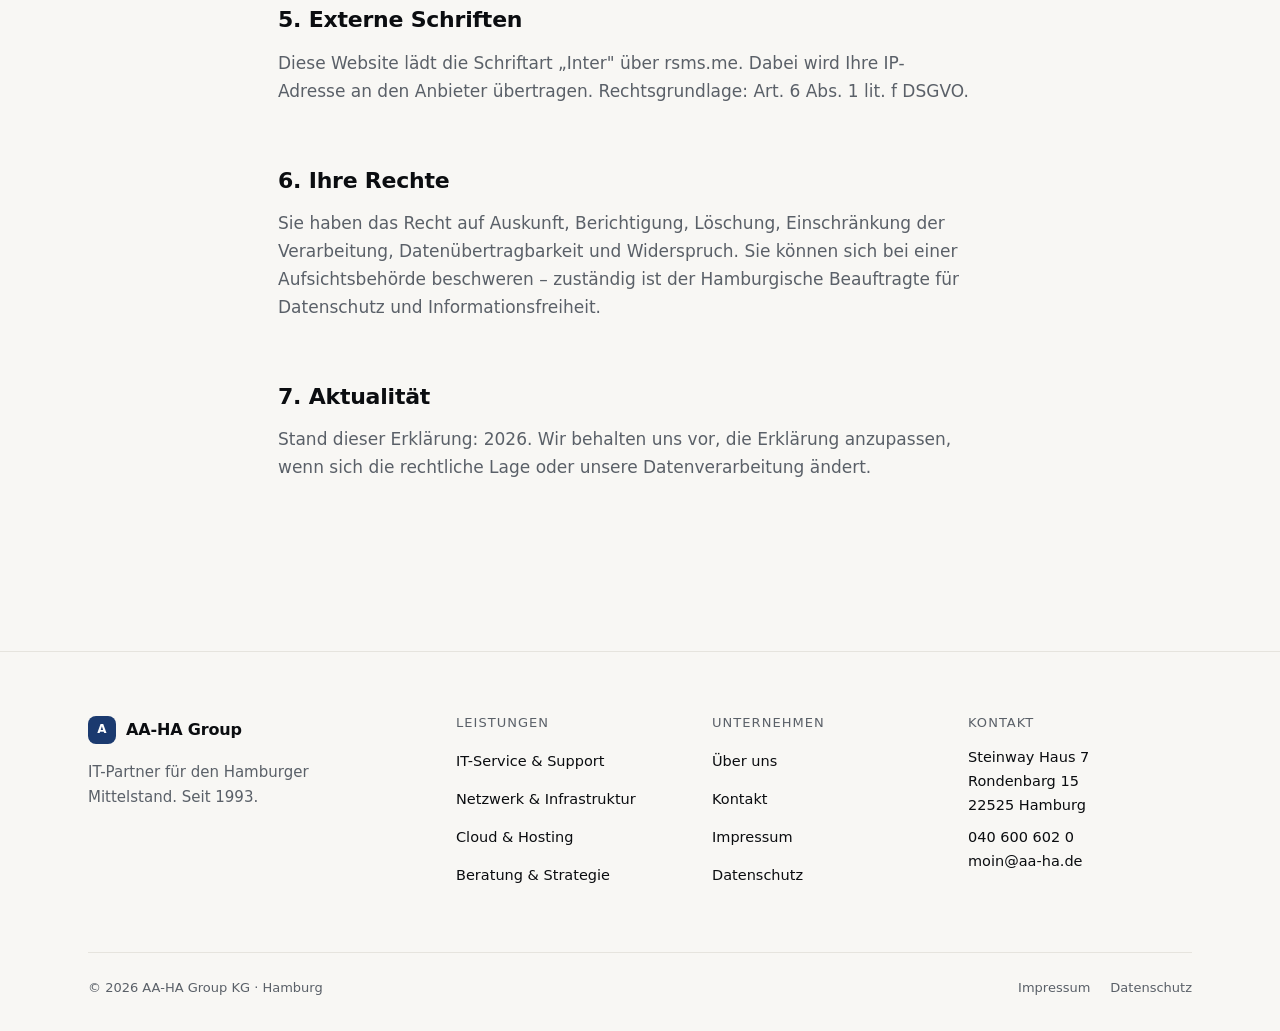
==== commit af7e91aa: "chore: commit current website state as baseline before M1-M9 redesign Existing work includes: hero s" ====
--- a/datenschutz.html
+++ b/datenschutz.html
@@ -69,7 +69,7 @@
 </section>
 
 <section class="section">
-  <div class="container" style="max-width: 720px;">
+  <div class="container container--narrow">
     <div class="about-rich">
 
       <h3>1. Verantwortliche Stelle</h3>
--- a/assets/style.css
+++ b/assets/style.css
@@ -38,6 +38,8 @@
 
   --font-sans: 'Inter', -apple-system, BlinkMacSystemFont, 'SF Pro Text', 'Helvetica Neue', system-ui, sans-serif;
 
+  --surface-ink: #0E1014;
+
   color-scheme: light;
 }
 
@@ -68,7 +70,7 @@
 body {
   font-family: var(--font-sans);
   font-size: 17px;
-  line-height: 1.6;
+  line-height: 1.65;
   color: var(--text);
   background: var(--bg);
   -webkit-font-smoothing: antialiased;
@@ -85,6 +87,11 @@
 h1, h2, h3, h4, h5 { font-weight: 600; letter-spacing: -0.02em; line-height: 1.1; color: var(--text); }
 h3, h4, h5 { letter-spacing: -0.01em; }
 ::selection { background: var(--accent); color: #fff; }
+:focus-visible {
+  outline: 2px solid var(--accent);
+  outline-offset: 3px;
+  border-radius: var(--radius-sm);
+}
 
 /* ---------- Layout ---------- */
 .container {
@@ -116,16 +123,17 @@
 }
 
 h1.display {
-  font-size: clamp(40px, 6vw, 76px);
-  line-height: 1.04;
+  font-size: clamp(44px, 6.5vw, 96px);
+  line-height: 0.98;
+  letter-spacing: -0.04em;
+  font-weight: 800;
+  max-width: 16ch;
+}
+h2.section-title {
+  font-size: clamp(30px, 4vw, 50px);
+  line-height: 1.06;
   letter-spacing: -0.03em;
-  font-weight: 600;
-  max-width: 18ch;
-}
-h2.section-title {
-  font-size: clamp(30px, 4vw, 48px);
-  line-height: 1.08;
-  letter-spacing: -0.025em;
+  font-weight: 700;
   max-width: 22ch;
 }
 h3.card-title {
@@ -249,7 +257,20 @@
   font-weight: 500;
   transition: color var(--dur-fast) var(--ease);
 }
-.nav-links a:hover, .nav-links a.is-active { color: var(--text); }
+.nav-links a:hover { color: var(--text); }
+.nav-links a.is-active {
+  color: var(--text);
+  position: relative;
+}
+.nav-links a.is-active::after {
+  content: '';
+  position: absolute;
+  bottom: -4px;
+  left: 0; right: 0;
+  height: 1.5px;
+  background: var(--accent);
+  border-radius: 2px;
+}
 .nav-actions { display: flex; align-items: center; gap: 12px; }
 .theme-toggle {
   width: 36px;
@@ -287,7 +308,6 @@
   display: grid;
   gap: 32px;
 }
-.hero-eyebrow { margin-bottom: 24px; }
 .hero h1 { margin-bottom: 24px; }
 .hero .lead { margin-bottom: 40px; }
 .hero-actions { display: flex; flex-wrap: wrap; gap: 12px; }
@@ -307,24 +327,165 @@
   letter-spacing: 0.02em;
 }
 .hero-meta-item dd {
-  font-size: clamp(20px, 2.4vw, 28px);
-  font-weight: 600;
-  letter-spacing: -0.02em;
-}
-
-/* Subtle background ornament */
+  font-size: clamp(22px, 3vw, 36px);
+  font-weight: 700;
+  letter-spacing: -0.025em;
+}
+
+/* Dot grid – technical precision signal */
 .hero::before {
   content: '';
   position: absolute;
-  top: -20%;
-  right: -10%;
-  width: 60%;
-  height: 80%;
-  background: radial-gradient(closest-side, var(--accent-soft), transparent 70%);
+  inset: 0;
+  background-image: radial-gradient(circle, var(--border-strong) 1.5px, transparent 1.5px);
+  background-size: 28px 28px;
   pointer-events: none;
   z-index: 0;
+  mask-image: radial-gradient(ellipse 80% 100% at 80% 50%, rgba(0,0,0,0.75) 0%, transparent 72%);
+  -webkit-mask-image: radial-gradient(ellipse 80% 100% at 80% 50%, rgba(0,0,0,0.75) 0%, transparent 72%);
+}
+[data-theme="dark"] .hero::before {
+  background-image: radial-gradient(circle, rgba(255,255,255,0.13) 1.5px, transparent 1.5px);
 }
 .hero > .container { position: relative; z-index: 1; }
+
+/* Concentric arcs – emerge from right edge, desktop only */
+.hero-rings {
+  position: absolute;
+  right: -22%;
+  top: 50%;
+  transform: translateY(-50%);
+  width: 52vw;
+  height: 52vw;
+  max-width: 680px;
+  max-height: 680px;
+  border-radius: 50%;
+  border: 1px solid var(--border);
+  pointer-events: none;
+  z-index: 0;
+}
+.hero-rings::before {
+  content: '';
+  position: absolute;
+  inset: 16%;
+  border-radius: 50%;
+  border: 1px solid var(--border);
+}
+.hero-rings::after {
+  content: '';
+  position: absolute;
+  inset: 32%;
+  border-radius: 50%;
+  border: 1px solid var(--border-strong);
+}
+@media (max-width: 900px) { .hero-rings { display: none; } }
+
+/* Hero eyebrow override – pill badge */
+.hero-eyebrow {
+  display: inline-flex;
+  align-items: center;
+  gap: 8px;
+  font-size: 12px;
+  font-weight: 600;
+  letter-spacing: 0.08em;
+  text-transform: uppercase;
+  color: var(--accent);
+  background: var(--accent-soft);
+  padding: 7px 14px;
+  border-radius: var(--radius-pill);
+  border: 1px solid rgba(27, 58, 111, 0.18);
+  margin-bottom: 28px;
+}
+.hero-eyebrow::before { display: none; }
+[data-theme="dark"] .hero-eyebrow { border-color: rgba(122, 165, 255, 0.2); }
+
+/* Hero two-column inner */
+.hero-inner {
+  display: grid;
+  grid-template-columns: 1fr;
+  gap: clamp(32px, 5vw, 64px);
+  align-items: center;
+}
+@media (min-width: 960px) {
+  .hero-inner { grid-template-columns: 1.15fr 0.85fr; }
+}
+.hero-content { display: flex; flex-direction: column; }
+
+/* Hero visual – status card */
+.hero-visual {
+  position: relative;
+  z-index: 2;
+}
+@media (max-width: 959px) { .hero-visual { display: none; } }
+
+.hero-card {
+  background: var(--surface);
+  border: 1px solid var(--border);
+  border-radius: var(--radius-lg);
+  overflow: hidden;
+  box-shadow: var(--shadow-lg);
+}
+.hero-card-header {
+  display: flex;
+  align-items: center;
+  justify-content: space-between;
+  padding: 14px 20px;
+  background: var(--surface-2);
+  border-bottom: 1px solid var(--border);
+  gap: 12px;
+}
+.hero-card-label {
+  font-size: 12px;
+  font-weight: 600;
+  letter-spacing: 0.08em;
+  text-transform: uppercase;
+  color: var(--text-muted);
+}
+.hero-status-online {
+  display: flex;
+  align-items: center;
+  gap: 6px;
+  font-size: 12px;
+  font-weight: 500;
+  color: var(--success);
+}
+.hero-status-dot {
+  width: 7px;
+  height: 7px;
+  border-radius: 50%;
+  background: var(--success);
+  box-shadow: 0 0 0 3px rgba(47, 125, 91, 0.2);
+}
+.hero-card-row {
+  display: flex;
+  align-items: center;
+  justify-content: space-between;
+  padding: 13px 20px;
+  border-bottom: 1px solid var(--border);
+  gap: 16px;
+}
+.hero-card-row:last-child { border-bottom: 0; }
+.hero-card-key {
+  font-size: 13.5px;
+  color: var(--text-muted);
+}
+.hero-card-val {
+  font-size: 13.5px;
+  font-weight: 600;
+  color: var(--text);
+  text-align: right;
+}
+.hero-card-val--ok { color: var(--success); }
+.hero-card-footer {
+  padding: 13px 20px;
+  background: var(--accent-soft);
+}
+.hero-card-footer-text {
+  font-size: 12px;
+  font-weight: 600;
+  letter-spacing: 0.04em;
+  color: var(--accent);
+}
 
 /* ---------- Trust bar ---------- */
 .trust { padding-block: clamp(48px, 6vw, 80px); border-top: 1px solid var(--border); border-bottom: 1px solid var(--border); }
@@ -341,15 +502,20 @@
   flex-wrap: wrap;
   justify-content: center;
   align-items: center;
-  gap: clamp(28px, 5vw, 64px);
+  gap: 0;
   color: var(--text-subtle);
 }
 .trust-list span {
-  font-size: clamp(15px, 1.4vw, 18px);
-  font-weight: 600;
-  letter-spacing: 0.02em;
-  opacity: 0.8;
+  font-size: clamp(12px, 1.1vw, 14px);
+  font-weight: 700;
+  letter-spacing: 0.12em;
+  text-transform: uppercase;
+  opacity: 0.45;
+  padding: 6px clamp(16px, 2.5vw, 36px);
   transition: opacity var(--dur) var(--ease), color var(--dur) var(--ease);
+}
+.trust-list span + span {
+  border-left: 1px solid var(--border);
 }
 .trust-list span:hover { opacity: 1; color: var(--text); }
 
@@ -386,19 +552,36 @@
 }
 .service {
   background: var(--bg);
-  padding: clamp(28px, 3vw, 40px);
+  padding: clamp(28px, 3vw, 44px);
   display: flex;
   flex-direction: column;
   gap: 16px;
   transition: background var(--dur) var(--ease);
+  position: relative;
+  overflow: hidden;
+}
+.service::after {
+  content: '';
+  position: absolute;
+  top: 0; left: 0; right: 0;
+  height: 2px;
+  background: var(--accent);
+  transform: scaleX(0);
+  transform-origin: left;
+  transition: transform var(--dur) var(--ease);
 }
 .service:hover { background: var(--surface); }
+.service:hover::after { transform: scaleX(1); }
 .service-num {
-  font-size: 13px;
-  letter-spacing: 0.06em;
-  color: var(--text-subtle);
+  font-size: clamp(28px, 3vw, 44px);
+  font-weight: 800;
+  letter-spacing: -0.04em;
+  line-height: 1;
+  color: var(--accent);
+  opacity: 0.18;
   font-variant-numeric: tabular-nums;
 }
+[data-theme="dark"] .service-num { opacity: 0.35; }
 .service-title {
   font-size: clamp(20px, 2vw, 24px);
   font-weight: 600;
@@ -440,7 +623,7 @@
   .approach-grid { grid-template-columns: repeat(3, 1fr); gap: 32px; }
 }
 .step {
-  padding: clamp(24px, 2.5vw, 32px);
+  padding: clamp(24px, 2.5vw, 36px);
   background: var(--surface);
   border: 1px solid var(--border);
   border-radius: var(--radius-lg);
@@ -448,15 +631,29 @@
   flex-direction: column;
   gap: 14px;
   position: relative;
-  transition: border-color var(--dur) var(--ease), transform var(--dur) var(--ease);
-}
-.step:hover { border-color: var(--border-strong); transform: translateY(-2px); }
+  transition: border-color var(--dur) var(--ease), transform var(--dur) var(--ease), box-shadow var(--dur) var(--ease);
+  overflow: hidden;
+}
+.step::before {
+  content: '';
+  position: absolute;
+  top: 0; left: 0; right: 0;
+  height: 2px;
+  background: var(--accent);
+  transform: scaleX(0);
+  transform-origin: left;
+  transition: transform var(--dur) var(--ease);
+}
+.step:hover { border-color: var(--border-strong); transform: translateY(-2px); box-shadow: var(--shadow-md); }
+.step:hover::before { transform: scaleX(1); }
 .step-num {
-  font-size: 13px;
-  letter-spacing: 0.08em;
+  font-size: 12px;
+  letter-spacing: 0.1em;
   color: var(--accent);
   font-weight: 600;
   font-variant-numeric: tabular-nums;
+  text-transform: uppercase;
+  opacity: 0.7;
 }
 .step-title { font-size: 20px; font-weight: 600; letter-spacing: -0.01em; }
 .step-text { color: var(--text-muted); font-size: 15.5px; line-height: 1.6; }
@@ -467,28 +664,31 @@
   grid-template-columns: repeat(2, 1fr);
   gap: 1px;
   background: var(--border);
-  border-block: 1px solid var(--border);
+  border: 1px solid var(--border);
+  border-radius: var(--radius-lg);
+  overflow: hidden;
 }
 @media (min-width: 768px) {
   .numbers { grid-template-columns: repeat(4, 1fr); }
 }
 .number {
-  background: var(--bg);
-  padding: clamp(28px, 3vw, 40px);
+  background: var(--surface);
+  padding: clamp(28px, 3vw, 44px);
   display: flex;
   flex-direction: column;
-  gap: 6px;
+  gap: 8px;
 }
 .number dt {
-  font-size: 13px;
-  color: var(--text-muted);
-  letter-spacing: 0.02em;
+  font-size: 12px;
+  color: var(--text-muted);
+  letter-spacing: 0.08em;
+  text-transform: uppercase;
   order: 2;
 }
 .number dd {
-  font-size: clamp(36px, 5vw, 56px);
-  font-weight: 600;
-  letter-spacing: -0.03em;
+  font-size: clamp(48px, 6.5vw, 72px);
+  font-weight: 800;
+  letter-spacing: -0.04em;
   line-height: 1;
   font-variant-numeric: tabular-nums;
   order: 1;
@@ -507,17 +707,19 @@
 .about-text h2 { margin-bottom: 24px; }
 .about-text p { color: var(--text-muted); margin-bottom: 16px; max-width: 56ch; }
 .about-quote {
-  margin-top: 32px;
-  padding-top: 24px;
-  border-top: 1px solid var(--border);
+  margin-top: 36px;
+  padding: 24px 28px;
+  border-left: 2px solid var(--accent);
+  background: var(--surface);
+  border-radius: 0 var(--radius-md) var(--radius-md) 0;
 }
 .about-quote p {
-  font-size: clamp(18px, 1.6vw, 21px);
+  font-size: clamp(17px, 1.5vw, 20px);
   color: var(--text);
   font-style: italic;
   letter-spacing: -0.005em;
-  line-height: 1.5;
-  margin-bottom: 16px;
+  line-height: 1.55;
+  margin-bottom: 14px;
   max-width: 50ch;
 }
 .about-quote cite {
@@ -564,34 +766,101 @@
   font-size: 17px;
   font-weight: 600;
 }
+.about-visual-year {
+  position: absolute;
+  inset: 0;
+  display: flex;
+  align-items: center;
+  justify-content: center;
+  font-size: clamp(96px, 16vw, 168px);
+  font-weight: 800;
+  letter-spacing: -0.06em;
+  color: var(--accent);
+  opacity: 0.06;
+  user-select: none;
+  pointer-events: none;
+  font-variant-numeric: tabular-nums;
+  line-height: 1;
+}
+[data-theme="dark"] .about-visual-year { opacity: 0.15; }
 
 /* ---------- Industries ---------- */
 .industries {
-  display: grid;
-  grid-template-columns: repeat(2, 1fr);
-  gap: 0;
-  border-top: 1px solid var(--border);
-}
-@media (min-width: 700px) { .industries { grid-template-columns: repeat(3, 1fr); } }
-@media (min-width: 1000px) { .industries { grid-template-columns: repeat(4, 1fr); } }
+  display: flex;
+  flex-wrap: wrap;
+  gap: 10px;
+  padding-top: 4px;
+}
 .industry {
-  padding: 20px 4px;
-  border-bottom: 1px solid var(--border);
-  font-size: 16px;
+  padding: 9px 18px;
+  border: 1px solid var(--border);
+  border-radius: var(--radius-pill);
+  font-size: 15px;
   font-weight: 500;
   letter-spacing: -0.005em;
-  display: flex;
-  align-items: center;
-  gap: 12px;
+  color: var(--text-muted);
+  transition: border-color var(--dur) var(--ease), color var(--dur) var(--ease), background var(--dur) var(--ease);
+  display: flex;
+  align-items: center;
+}
+.industry:hover {
+  border-color: var(--accent);
+  color: var(--accent);
+  background: var(--accent-soft);
+}
+.industry::before { display: none; }
+
+/* ---------- FAQ ---------- */
+.faq-list {
+  border: 1px solid var(--border);
+  border-radius: var(--radius-lg);
+  overflow: hidden;
+}
+.faq-item { border-bottom: 1px solid var(--border); }
+.faq-item:last-child { border-bottom: 0; }
+.faq-question {
+  width: 100%;
+  display: flex;
+  align-items: center;
+  justify-content: space-between;
+  gap: 24px;
+  padding: clamp(18px, 2vw, 22px) clamp(20px, 2.5vw, 32px);
+  text-align: left;
+  font-size: clamp(15.5px, 1.3vw, 17px);
+  font-weight: 500;
+  letter-spacing: -0.005em;
   color: var(--text);
-}
-.industry::before {
-  content: '';
-  width: 6px; height: 6px;
-  background: var(--accent);
-  border-radius: 50%;
+  background: var(--surface);
+  transition: background var(--dur) var(--ease), color var(--dur) var(--ease);
+}
+.faq-question:hover { background: var(--surface-2); }
+.faq-question[aria-expanded="true"] { color: var(--accent); }
+.faq-chevron {
+  width: 18px; height: 18px;
   flex-shrink: 0;
-  opacity: 0.7;
+  color: var(--text-subtle);
+  transition: transform 300ms var(--ease), color var(--dur) var(--ease);
+}
+.faq-question[aria-expanded="true"] .faq-chevron {
+  transform: rotate(180deg);
+  color: var(--accent);
+}
+.faq-answer {
+  max-height: 0;
+  overflow: hidden;
+  transition: max-height 360ms cubic-bezier(0.22, 0.61, 0.36, 1);
+  background: var(--surface);
+}
+.faq-answer.is-open { max-height: 400px; }
+.faq-answer-inner {
+  padding: clamp(16px, 1.5vw, 20px) clamp(20px, 2.5vw, 32px) clamp(18px, 2vw, 24px);
+  border-top: 1px solid var(--border);
+}
+.faq-answer-inner p {
+  color: var(--text-muted);
+  font-size: 16px;
+  line-height: 1.65;
+  max-width: 70ch;
 }
 
 /* ---------- CTA block ---------- */
@@ -623,8 +892,10 @@
 }
 .cta p { color: rgba(242, 241, 237, 0.7); max-width: 50ch; }
 .cta-actions { display: flex; flex-wrap: wrap; gap: 12px; align-items: center; }
-.cta .btn--primary { background: #fff; color: var(--text); }
+.cta .btn--primary { background: #fff; color: #111; }
 .cta .btn--primary:hover { background: #F2F1ED; }
+[data-theme="dark"] .cta .btn--primary { background: var(--accent); color: #fff; }
+[data-theme="dark"] .cta .btn--primary:hover { background: var(--accent-hover); }
 .cta .btn--ghost { color: #F2F1ED; border-color: rgba(242,241,237,0.25); }
 .cta .btn--ghost:hover { background: rgba(255,255,255,0.06); border-color: rgba(242,241,237,0.5); }
 .cta .phone {
@@ -684,13 +955,30 @@
 .page-hero {
   padding-block: clamp(96px, 12vw, 140px) clamp(48px, 6vw, 80px);
   border-bottom: 1px solid var(--border);
-}
+  position: relative;
+  overflow: hidden;
+}
+.page-hero::before {
+  content: '';
+  position: absolute;
+  inset: 0;
+  background-image: radial-gradient(circle, var(--border-strong) 1px, transparent 1px);
+  background-size: 32px 32px;
+  pointer-events: none;
+  z-index: 0;
+  mask-image: radial-gradient(ellipse 70% 100% at 90% 50%, rgba(0,0,0,0.4) 0%, transparent 60%);
+  -webkit-mask-image: radial-gradient(ellipse 70% 100% at 90% 50%, rgba(0,0,0,0.4) 0%, transparent 60%);
+}
+[data-theme="dark"] .page-hero::before {
+  background-image: radial-gradient(circle, rgba(255,255,255,0.08) 1px, transparent 1px);
+}
+.page-hero > .container { position: relative; z-index: 1; }
 .page-hero .eyebrow { margin-bottom: 24px; }
 .page-hero h1 {
   font-size: clamp(36px, 5vw, 60px);
-  letter-spacing: -0.025em;
-  line-height: 1.05;
-  font-weight: 600;
+  letter-spacing: -0.028em;
+  line-height: 1.03;
+  font-weight: 700;
   max-width: 18ch;
   margin-bottom: 24px;
 }
@@ -747,7 +1035,7 @@
 
 /* ---------- Über uns page ---------- */
 .about-rich p { color: var(--text-muted); margin-bottom: 16px; max-width: 64ch; font-size: 17px; }
-.about-rich h3 { margin-block: 32px 16px; font-size: 22px; }
+.about-rich h3 { margin-block: clamp(48px, 5vw, 64px) 16px; font-size: 22px; }
 .values {
   display: grid;
   grid-template-columns: 1fr;
@@ -778,12 +1066,11 @@
 }
 @media (min-width: 700px) { .team-row { grid-template-columns: 200px 1fr; } }
 .team-portrait {
-  aspect-ratio: 1;
+  aspect-ratio: 2 / 3;
   border-radius: var(--radius-md);
-  background:
-    linear-gradient(135deg, var(--accent-soft), transparent),
-    var(--surface-2);
-  border: 1px solid var(--border);
+  background: var(--surface-2);
+  border: 1px solid var(--border);
+  overflow: hidden;
   display: flex;
   align-items: center;
   justify-content: center;
@@ -791,6 +1078,13 @@
   font-weight: 600;
   color: var(--accent);
   letter-spacing: -0.04em;
+}
+.team-portrait img {
+  width: 100%;
+  height: 100%;
+  object-fit: cover;
+  object-position: center top;
+  display: block;
 }
 .team-info .role { font-size: 13px; color: var(--text-muted); letter-spacing: 0.04em; text-transform: uppercase; margin-bottom: 8px; }
 .team-info h3 { font-size: 24px; margin-bottom: 12px; }
@@ -930,6 +1224,18 @@
 }
 .mobile-menu .btn--primary { margin-top: 32px; align-self: flex-start; }
 
+/* ---------- Utilities ---------- */
+.section--no-top { padding-top: 0; }
+.container--narrow { max-width: 820px; }
+.about-link-row { margin-top: 32px; }
+.service-cta { margin-top: 24px; }
+.contact-note { font-size: 16px; font-weight: 400; color: var(--text-muted); max-width: 38ch; }
+.form-link { text-decoration: underline; }
+
+/* CTA eyebrow color – avoids inline style in every HTML file */
+.cta .eyebrow { color: rgba(242, 241, 237, 0.6); }
+[data-theme="dark"] .cta .eyebrow { color: var(--text-muted); }
+
 /* ---------- Print ---------- */
 @media print {
   .site-header, .cta, .site-footer { display: none; }
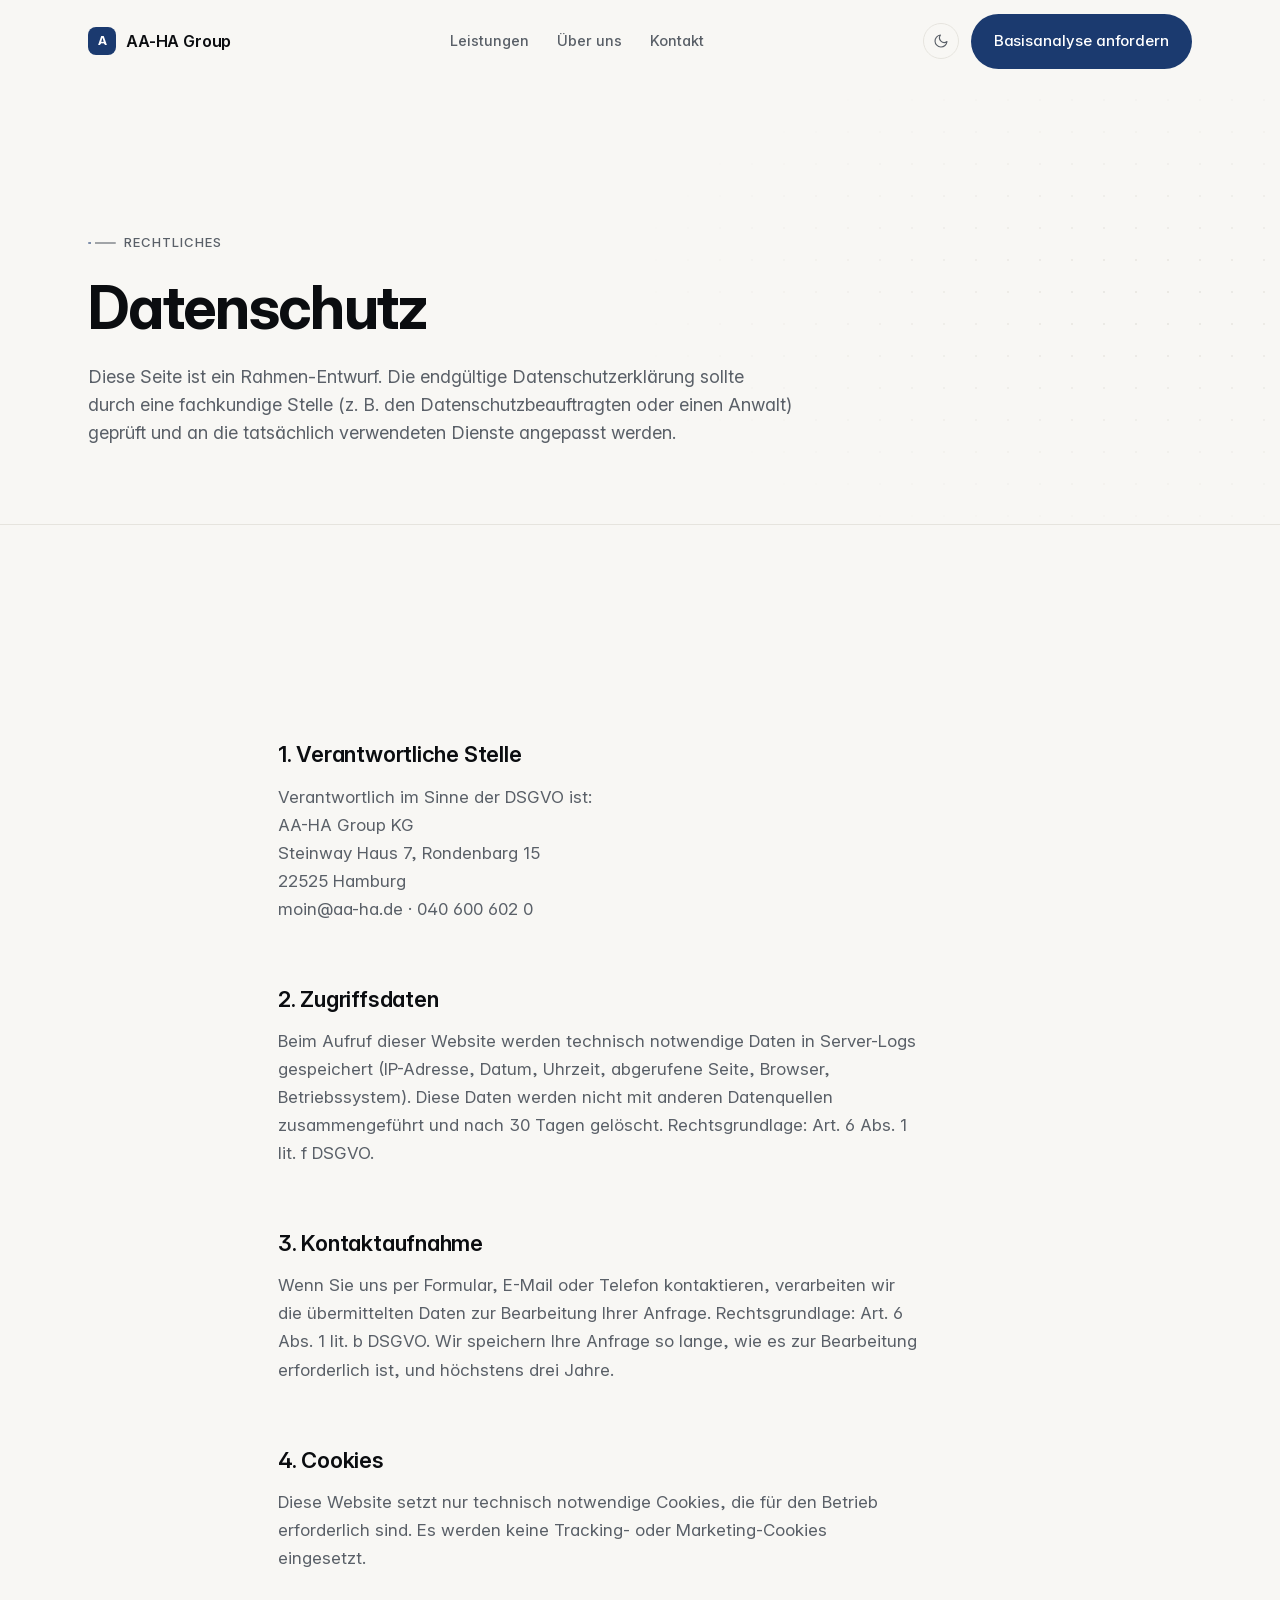
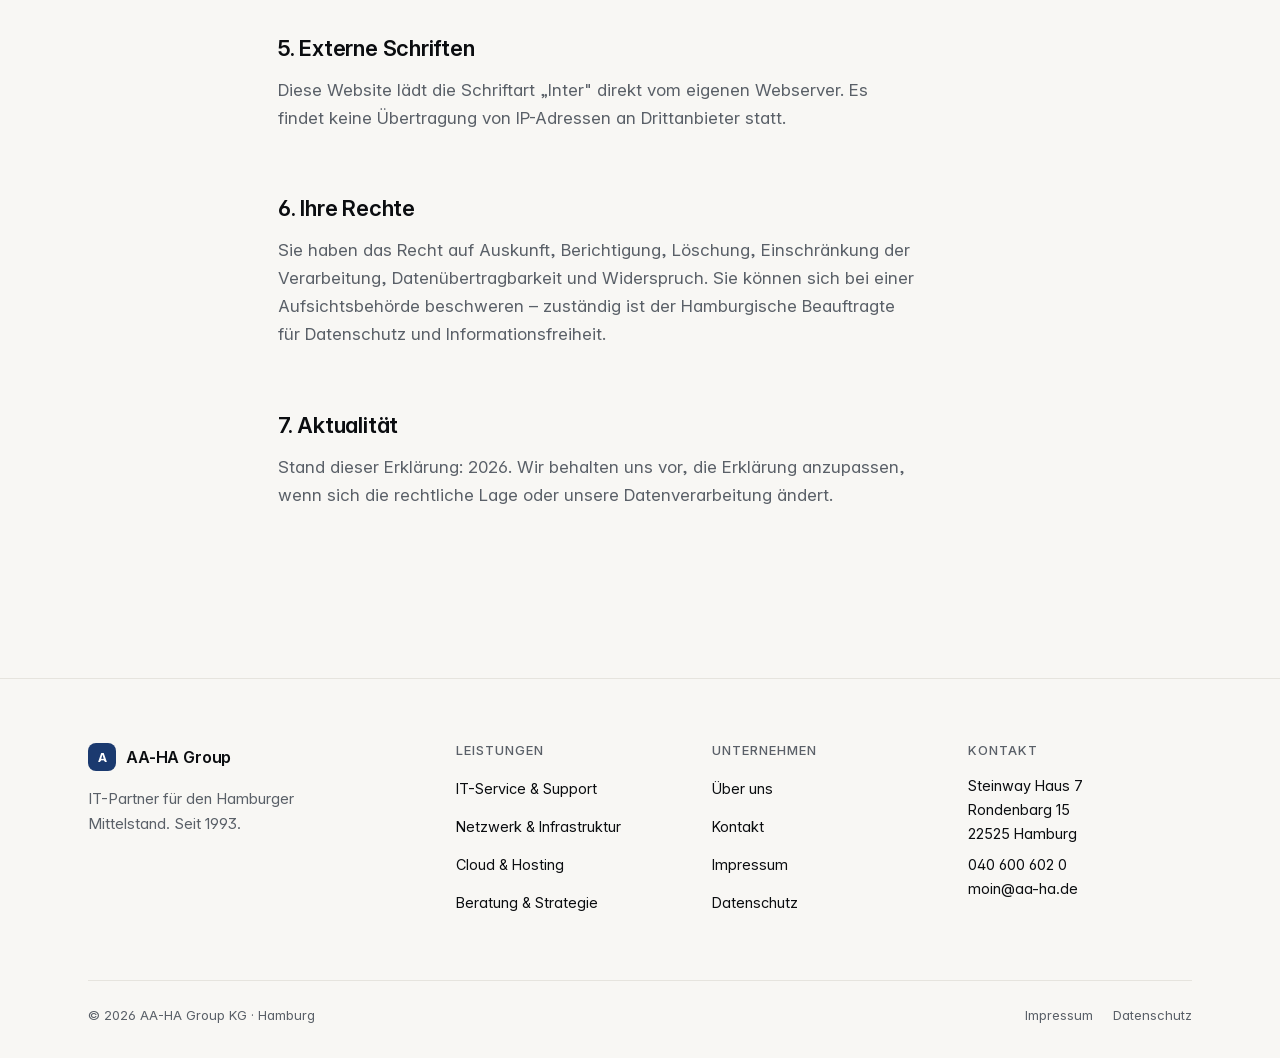
==== commit a22bc8f4: "M9: self-host Inter Variable, add Schema.org JSON-LD, OG meta tags, sitemap.xml, robots.txt Co-Autho" ====
--- a/datenschutz.html
+++ b/datenschutz.html
@@ -5,10 +5,12 @@
 <meta name="viewport" content="width=device-width, initial-scale=1, viewport-fit=cover" />
 <title>Datenschutz – AA-HA Group</title>
 <meta name="description" content="Datenschutzerklärung der AA-HA Group KG nach DSGVO." />
+<meta property="og:image" content="https://aa-ha.de/assets/og-image.png" />
+<meta property="og:image:width" content="1200" />
+<meta property="og:image:height" content="630" />
 <meta name="robots" content="noindex, follow" />
 <link rel="icon" type="image/svg+xml" href="data:image/svg+xml,%3Csvg xmlns='http://www.w3.org/2000/svg' viewBox='0 0 100 100'%3E%3Crect width='100' height='100' rx='22' fill='%231B3A6F'/%3E%3Ctext x='50' y='66' text-anchor='middle' font-family='Inter,system-ui' font-size='44' font-weight='700' fill='white' letter-spacing='-2'%3EA%3C/text%3E%3C/svg%3E" />
-<link rel="preconnect" href="https://rsms.me/" />
-<link rel="stylesheet" href="https://rsms.me/inter/inter.css" />
+<link rel="preload" href="assets/fonts/InterVariable.woff2" as="font" type="font/woff2" crossorigin />
 <link rel="stylesheet" href="assets/style.css" />
 <script>
   (function () {
@@ -85,7 +87,7 @@
       <p>Diese Website setzt nur technisch notwendige Cookies, die für den Betrieb erforderlich sind. Es werden keine Tracking- oder Marketing-Cookies eingesetzt.</p>
 
       <h3>5. Externe Schriften</h3>
-      <p>Diese Website lädt die Schriftart „Inter" über rsms.me. Dabei wird Ihre IP-Adresse an den Anbieter übertragen. Rechtsgrundlage: Art. 6 Abs. 1 lit. f DSGVO.</p>
+      <p>Diese Website lädt die Schriftart „Inter" direkt vom eigenen Webserver. Es findet keine Übertragung von IP-Adressen an Drittanbieter statt.</p>
 
       <h3>6. Ihre Rechte</h3>
       <p>Sie haben das Recht auf Auskunft, Berichtigung, Löschung, Einschränkung der Verarbeitung, Datenübertragbarkeit und Widerspruch. Sie können sich bei einer Aufsichtsbehörde beschweren – zuständig ist der Hamburgische Beauftragte für Datenschutz und Informationsfreiheit.</p>
--- a/assets/style.css
+++ b/assets/style.css
@@ -2,6 +2,17 @@
    AA-HA Group – Design System
    Premium B2B · Hamburg · IT seit 1993
    ========================================================= */
+
+@font-face {
+  font-family: 'Inter';
+  font-style: normal;
+  font-weight: 100 900;
+  font-display: swap;
+  src: url('fonts/InterVariable.woff2') format('woff2-variations');
+  unicode-range: U+0000-00FF, U+0131, U+0152-0153, U+02BB-02BC, U+02C6, U+02DA,
+                 U+02DC, U+2000-206F, U+2074, U+20AC, U+2122, U+2191, U+2193,
+                 U+2212, U+2215, U+FEFF, U+FFFD;
+}
 
 /* ---------- Tokens ---------- */
 :root {
@@ -17,6 +28,8 @@
   --accent-hover: #142A50;
   --accent-soft: rgba(27, 58, 111, 0.08);
   --success: #2F7D5B;
+  --amber: #B8860B;
+  --amber-soft: rgba(184, 134, 11, 0.08);
 
   --radius-sm: 6px;
   --radius-md: 10px;
@@ -30,6 +43,7 @@
   --max-w: 1200px;
   --gutter: clamp(20px, 4vw, 48px);
   --section-y: clamp(96px, 12vw, 160px);
+  --section-hero: clamp(80px, 10vw, 140px);
 
   --ease: cubic-bezier(0.22, 0.61, 0.36, 1);
   --dur-fast: 160ms;
@@ -116,10 +130,17 @@
 }
 .eyebrow::before {
   content: '';
-  width: 24px;
-  height: 1px;
-  background: currentColor;
-  opacity: 0.5;
+  width: 28px;
+  height: 2px;
+  background: linear-gradient(
+    to right,
+    var(--accent) 0px, var(--accent) 3px,
+    transparent 3px, transparent 7px,
+    currentColor 7px
+  );
+  opacity: 0.55;
+  border-radius: 1px;
+  flex-shrink: 0;
 }
 
 h1.display {
@@ -502,22 +523,26 @@
   flex-wrap: wrap;
   justify-content: center;
   align-items: center;
-  gap: 0;
-  color: var(--text-subtle);
-}
-.trust-list span {
-  font-size: clamp(12px, 1.1vw, 14px);
-  font-weight: 700;
-  letter-spacing: 0.12em;
-  text-transform: uppercase;
-  opacity: 0.45;
-  padding: 6px clamp(16px, 2.5vw, 36px);
-  transition: opacity var(--dur) var(--ease), color var(--dur) var(--ease);
-}
-.trust-list span + span {
-  border-left: 1px solid var(--border);
-}
-.trust-list span:hover { opacity: 1; color: var(--text); }
+  gap: clamp(20px, 4vw, 52px);
+}
+.trust-logo {
+  height: 22px;
+  width: auto;
+  max-width: 110px;
+  object-fit: contain;
+  display: block;
+  filter: grayscale(1) opacity(0.32);
+  transition: filter var(--dur) var(--ease);
+}
+.trust-logo:hover {
+  filter: grayscale(0) opacity(1);
+}
+[data-theme="dark"] .trust-logo {
+  filter: invert(1) grayscale(1) opacity(0.42);
+}
+[data-theme="dark"] .trust-logo:hover {
+  filter: invert(1) grayscale(0) opacity(1);
+}
 
 /* ---------- Section header ---------- */
 .section-header {
@@ -692,6 +717,78 @@
   line-height: 1;
   font-variant-numeric: tabular-nums;
   order: 1;
+}
+
+/* ---------- Testimonials ---------- */
+.testimonials-grid {
+  display: grid;
+  grid-template-columns: 1fr;
+  gap: 20px;
+}
+@media (min-width: 768px) {
+  .testimonials-grid { grid-template-columns: repeat(3, 1fr); }
+}
+.testimonial {
+  background: var(--surface);
+  border: 1px solid var(--border);
+  border-radius: var(--radius-lg);
+  padding: clamp(24px, 2.5vw, 36px);
+  display: flex;
+  flex-direction: column;
+  gap: 24px;
+  position: relative;
+  transition: border-color var(--dur) var(--ease), box-shadow var(--dur) var(--ease);
+}
+.testimonial:hover {
+  border-color: var(--border-strong);
+  box-shadow: var(--shadow-md);
+}
+.testimonial::before {
+  content: '\201C';
+  position: absolute;
+  top: 20px;
+  right: 24px;
+  font-size: 64px;
+  line-height: 1;
+  font-weight: 800;
+  color: var(--accent);
+  opacity: 0.10;
+  font-family: Georgia, serif;
+  pointer-events: none;
+  user-select: none;
+}
+.testimonial p {
+  font-size: clamp(15px, 1.2vw, 17px);
+  line-height: 1.65;
+  color: var(--text);
+  font-style: italic;
+  letter-spacing: -0.003em;
+  flex: 1;
+}
+.testimonial footer {
+  display: flex;
+  flex-direction: column;
+  gap: 4px;
+  padding-top: 16px;
+  border-top: 1px solid var(--border);
+}
+.testimonial footer strong {
+  font-size: 14px;
+  font-weight: 600;
+  color: var(--text);
+  font-style: normal;
+}
+.testimonial footer span {
+  font-size: 13px;
+  color: var(--text-muted);
+  font-style: normal;
+}
+.testimonial--featured {
+  border-color: var(--border-strong);
+  background: var(--surface-2);
+}
+.testimonial--featured p {
+  font-size: clamp(17px, 1.5vw, 20px);
 }
 
 /* ---------- About strip ---------- */
@@ -1090,6 +1187,135 @@
 .team-info h3 { font-size: 24px; margin-bottom: 12px; }
 .team-info p { color: var(--text-muted); max-width: 56ch; }
 
+/* ---------- Über-uns Timeline ---------- */
+.timeline {
+  display: flex;
+  flex-direction: column;
+  gap: 0;
+  margin-block: clamp(32px, 4vw, 48px);
+  position: relative;
+}
+.timeline::before {
+  content: '';
+  position: absolute;
+  left: 56px;
+  top: 12px;
+  bottom: 12px;
+  width: 1px;
+  background: var(--border);
+}
+@media (max-width: 600px) {
+  .timeline::before { left: 36px; }
+}
+.timeline-item {
+  display: grid;
+  grid-template-columns: 112px 1fr;
+  gap: 24px;
+  align-items: start;
+  padding-block: 20px;
+}
+@media (max-width: 600px) {
+  .timeline-item { grid-template-columns: 72px 1fr; gap: 16px; }
+}
+.timeline-item + .timeline-item { border-top: 1px solid var(--border); }
+.timeline-year {
+  font-size: 13px;
+  font-weight: 700;
+  letter-spacing: 0.04em;
+  color: var(--accent);
+  padding-top: 3px;
+  text-align: right;
+  position: relative;
+  z-index: 1;
+}
+.timeline-year::after {
+  content: '';
+  position: absolute;
+  right: -32px;
+  top: 8px;
+  width: 7px;
+  height: 7px;
+  border-radius: 50%;
+  background: var(--accent);
+  border: 2px solid var(--bg);
+  box-shadow: 0 0 0 1px var(--accent);
+}
+@media (max-width: 600px) {
+  .timeline-year::after { right: -22px; }
+}
+.timeline-content h4 {
+  font-size: 16px;
+  font-weight: 600;
+  letter-spacing: -0.01em;
+  margin-bottom: 6px;
+}
+.timeline-content p {
+  font-size: 15px;
+  color: var(--text-muted);
+  line-height: 1.6;
+  margin: 0;
+  max-width: 52ch;
+}
+
+/* ---------- Standort-Card ---------- */
+.standort-card {
+  display: grid;
+  grid-template-columns: 1fr;
+  gap: clamp(24px, 3vw, 40px);
+  background: var(--surface);
+  border: 1px solid var(--border);
+  border-radius: var(--radius-lg);
+  padding: clamp(24px, 3vw, 36px);
+  margin-top: 16px;
+}
+@media (min-width: 700px) {
+  .standort-card { grid-template-columns: 1fr 1.8fr; }
+}
+.standort-label {
+  font-size: 12px;
+  letter-spacing: 0.08em;
+  text-transform: uppercase;
+  color: var(--text-muted);
+  margin-bottom: 8px;
+}
+.standort-name {
+  font-size: 20px;
+  font-weight: 600;
+  letter-spacing: -0.01em;
+  margin-bottom: 4px;
+  color: var(--text);
+}
+.standort-detail {
+  font-size: 15px;
+  color: var(--text-muted);
+}
+.standort-facts {
+  display: flex;
+  flex-direction: column;
+  gap: 0;
+}
+.standort-fact {
+  display: grid;
+  grid-template-columns: 1fr 1.4fr;
+  gap: 12px;
+  padding-block: 12px;
+  border-bottom: 1px solid var(--border);
+  align-items: baseline;
+}
+.standort-fact:first-child { padding-top: 0; }
+.standort-fact:last-child { border-bottom: 0; padding-bottom: 0; }
+.standort-fact-label {
+  font-size: 12px;
+  letter-spacing: 0.06em;
+  text-transform: uppercase;
+  color: var(--text-muted);
+}
+.standort-fact-value {
+  font-size: 15px;
+  font-weight: 500;
+  color: var(--text);
+}
+
 /* ---------- Kontakt page ---------- */
 .contact-grid {
   display: grid;
@@ -1111,6 +1337,25 @@
 .contact-info dd a { transition: color var(--dur-fast) var(--ease); }
 .contact-info dd a:hover { color: var(--accent); }
 .contact-info .small { font-size: 14px; color: var(--text-muted); font-weight: 400; margin-top: 4px; }
+
+/* Telefon als primärer Kontaktweg hervorheben */
+.contact-info dl > div:first-child dd {
+  font-size: clamp(22px, 2.5vw, 28px);
+  font-weight: 700;
+  letter-spacing: -0.02em;
+  color: var(--text);
+}
+.contact-info dl > div:first-child dd a {
+  color: var(--text);
+}
+.contact-info dl > div:first-child dd a:hover {
+  color: var(--accent);
+}
+.contact-info dl > div:first-child .small {
+  font-size: 13px;
+  color: var(--accent);
+  font-weight: 500;
+}
 
 .contact-form {
   background: var(--surface);
@@ -1224,6 +1469,62 @@
 }
 .mobile-menu .btn--primary { margin-top: 32px; align-self: flex-start; }
 
+/* ---------- Mobile Sticky CTA Bar ---------- */
+.mobile-cta-bar {
+  position: fixed;
+  bottom: 0;
+  left: 0;
+  right: 0;
+  z-index: 40;
+  display: none;
+  align-items: center;
+  gap: 10px;
+  padding: 10px var(--gutter);
+  padding-bottom: calc(10px + env(safe-area-inset-bottom, 0px));
+  background: color-mix(in srgb, var(--bg) 90%, transparent);
+  -webkit-backdrop-filter: saturate(180%) blur(16px);
+  backdrop-filter: saturate(180%) blur(16px);
+  border-top: 1px solid var(--border);
+  opacity: 0;
+  transform: translateY(8px);
+  transition: opacity var(--dur) var(--ease), transform var(--dur) var(--ease);
+}
+.mobile-cta-bar.is-visible {
+  opacity: 1;
+  transform: translateY(0);
+}
+@media (max-width: 768px) {
+  .mobile-cta-bar { display: flex; }
+}
+.mobile-cta-tel {
+  display: flex;
+  align-items: center;
+  gap: 8px;
+  font-size: 15px;
+  font-weight: 600;
+  color: var(--text);
+  white-space: nowrap;
+  flex: 1;
+  transition: color var(--dur-fast) var(--ease);
+}
+.mobile-cta-tel:hover { color: var(--accent); }
+.mobile-cta-btn {
+  flex-shrink: 0;
+  font-size: 14px;
+  padding: 11px 18px;
+}
+.mobile-menu-tel {
+  display: inline-flex;
+  align-items: center;
+  gap: 10px;
+  font-size: 17px;
+  font-weight: 500;
+  color: var(--text-muted);
+  margin-top: 16px;
+  transition: color var(--dur-fast) var(--ease);
+}
+.mobile-menu-tel:hover { color: var(--accent); }
+
 /* ---------- Utilities ---------- */
 .section--no-top { padding-top: 0; }
 .container--narrow { max-width: 820px; }
